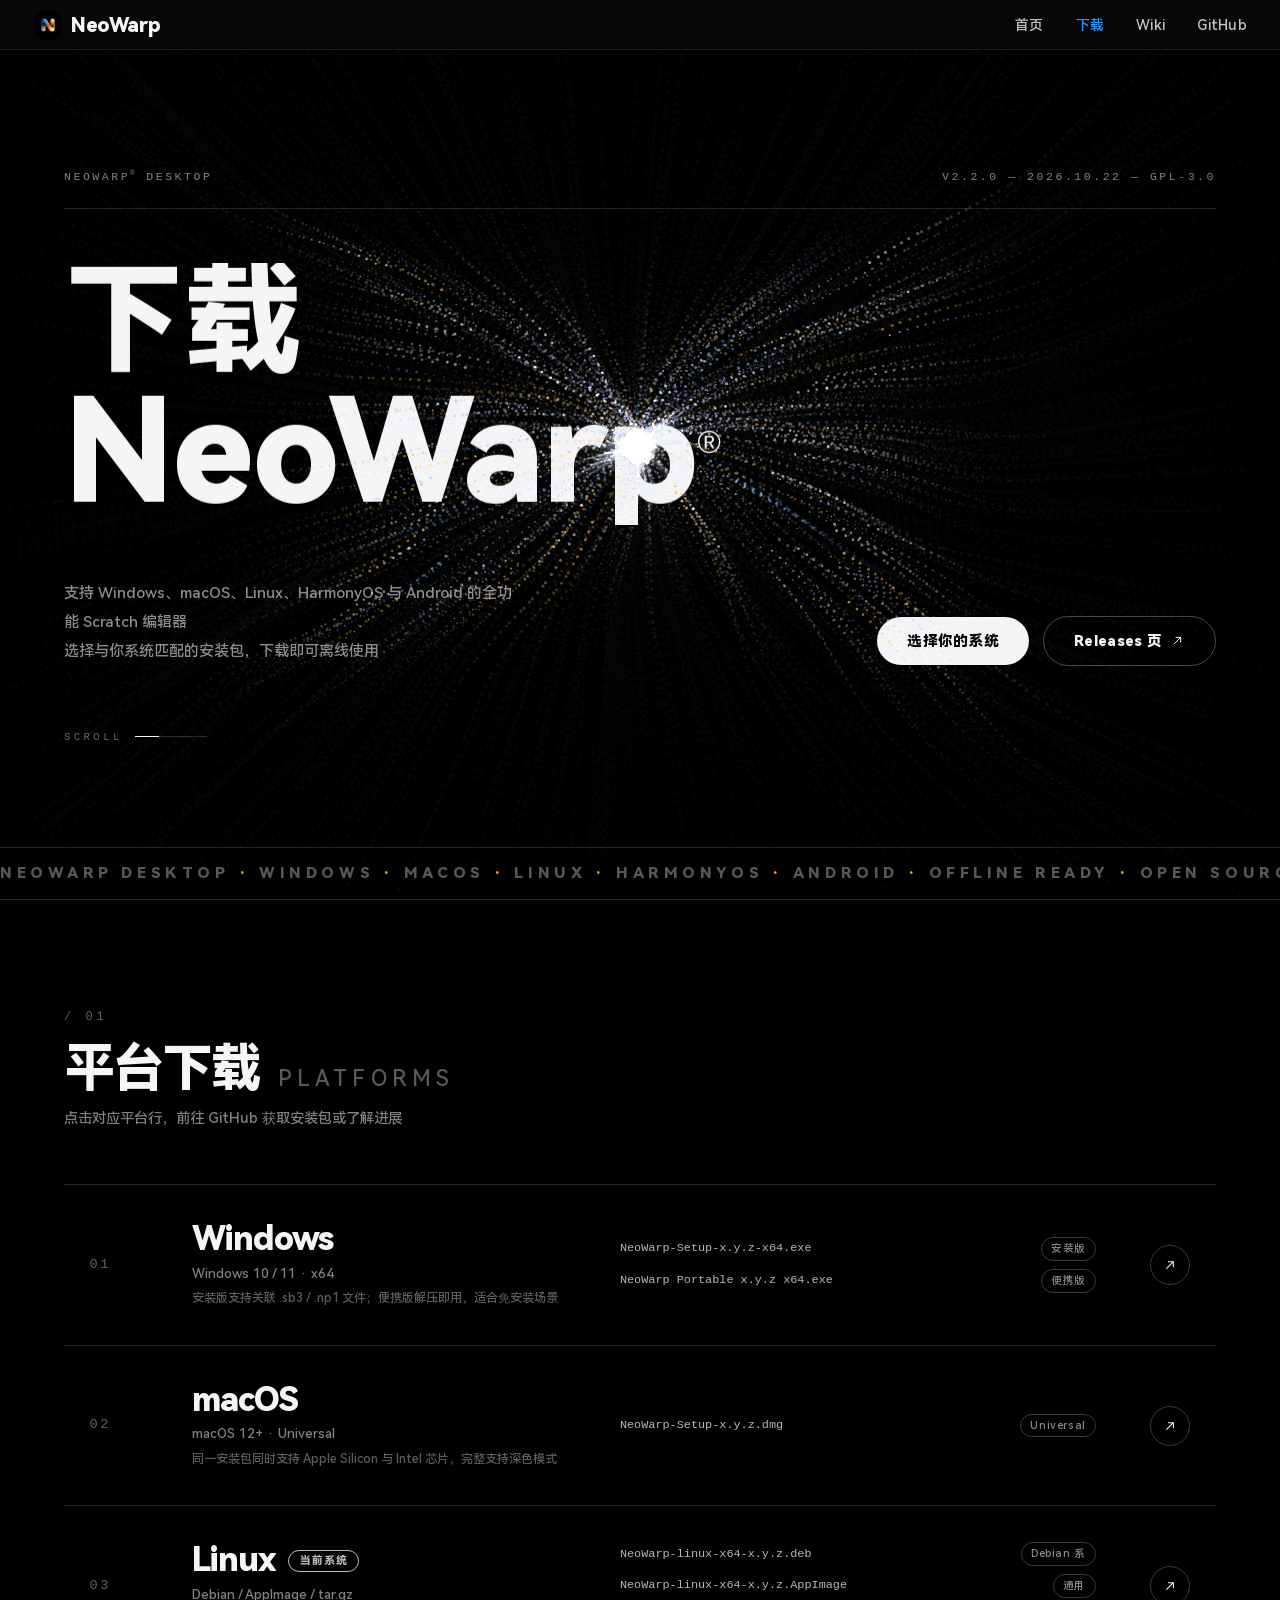
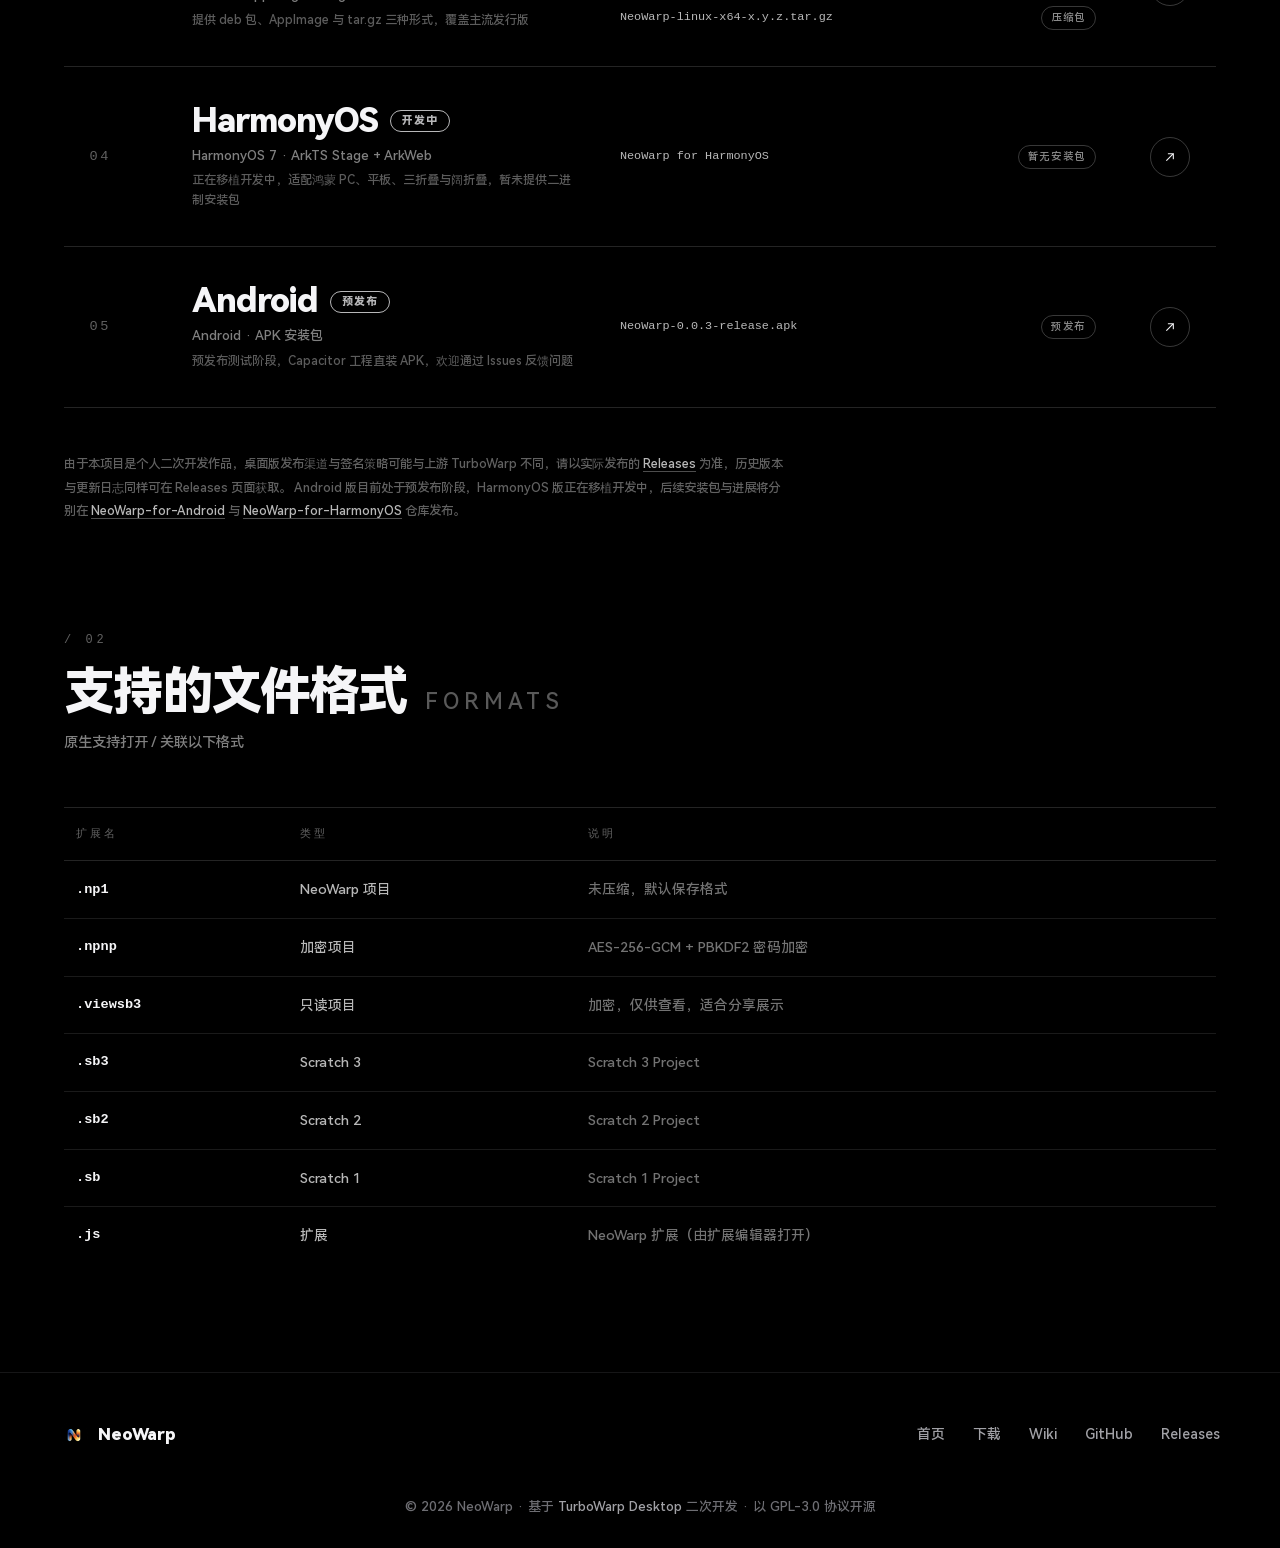
==== download.html @ 1e34c9e8 "Add NeoWarp website source (static pages)" ====
<!DOCTYPE html>
<html lang="zh-CN">
<head>
    <meta charset="UTF-8">
    <meta name="viewport" content="width=device-width, initial-scale=1.0">
    <title>下载 - NeoWarp</title>
    <meta name="description" content="下载 NeoWarp —— 支持 Windows、macOS、Linux、HarmonyOS 与 Android 的全功能 Scratch 编辑器。">
    <link rel="icon" type="image/png" href="assets/Logo.png">
    <link rel="stylesheet" href="css/style.css?v=20261031b">
    <link rel="stylesheet" href="css/download.css?v=20261031b">
</head>
<body class="download-page">
    <nav class="nav">
        <div class="nav-container">
            <a href="index.html" class="nav-logo"><img src="assets/Logo.png" alt="NeoWarp Logo" class="nav-logo-img"><span>NeoWarp</span></a>
            <ul class="nav-links">
                <li><a href="index.html">首页</a></li>
                <li><a href="download.html">下载</a></li>
                <li><a href="wiki.html">Wiki</a></li>
                <li><a href="https://github.com/Shiyuan-318/NeoWarp" target="_blank" rel="noopener">GitHub</a></li>
            </ul>
            <button class="nav-toggle" aria-label="菜单" aria-expanded="false">
                <span></span>
                <span></span>
                <span></span>
            </button>
            <div class="nav-page-title" id="navPageTitle">下载</div>
        </div>
    </nav>

    <canvas id="fxCanvas" class="fx-canvas" aria-hidden="true"></canvas>

    <main>
        <!-- Hero：编辑风超大排版 -->
        <section class="dl-hero">
            <div class="dl-hero-inner">
                <div class="dl-meta">
                    <span>NEOWARP<sup>®</sup> DESKTOP</span>
                    <span>V2.2.0 — 2026.10.22 — GPL-3.0</span>
                </div>
                <h1 class="dl-title">
                    <span class="dl-line"><span class="dl-line-inner">下载</span></span>
                    <span class="dl-line"><span class="dl-line-inner">NeoWarp<sup>®</sup></span></span>
                </h1>
                <div class="dl-hero-foot">
                    <p class="dl-sub">支持 Windows、macOS、Linux、HarmonyOS 与 Android 的全功能 Scratch 编辑器<br>选择与你系统匹配的安装包，下载即可离线使用</p>
                    <div class="dl-actions">
                        <a class="dl-btn dl-btn-solid" href="#platforms">选择你的系统</a>
                        <a class="dl-btn dl-btn-line" href="https://github.com/Shiyuan-318/NeoWarp/releases" target="_blank" rel="noopener">Releases 页<svg viewBox="0 0 24 24" aria-hidden="true"><path d="M7 17 17 7m0 0H9.5M17 7v7.5" stroke="currentColor" stroke-width="1.6" stroke-linecap="round" stroke-linejoin="round" fill="none"/></svg></a>
                    </div>
                </div>
                <a class="dl-scroll" href="#platforms" aria-label="向下滚动查看平台下载">
                    <span class="dl-scroll-text">SCROLL</span>
                    <span class="dl-scroll-line" aria-hidden="true"></span>
                </a>
            </div>
            <div class="dl-marquee" aria-hidden="true">
                <div class="dl-marquee-track">
                    <span>NEOWARP DESKTOP<i>·</i>WINDOWS<i>·</i>MACOS<i>·</i>LINUX<i>·</i>HARMONYOS<i>·</i>ANDROID<i>·</i>OFFLINE READY<i>·</i>OPEN SOURCE<i>·</i></span>
                    <span>NEOWARP DESKTOP<i>·</i>WINDOWS<i>·</i>MACOS<i>·</i>LINUX<i>·</i>HARMONYOS<i>·</i>ANDROID<i>·</i>OFFLINE READY<i>·</i>OPEN SOURCE<i>·</i></span>
                </div>
            </div>
        </section>

        <!-- 平台下载：编号行 -->
        <section class="dl-section" id="platforms">
            <header class="dl-head" data-animate>
                <span class="dl-index">/ 01</span>
                <h2>平台下载<em>PLATFORMS</em></h2>
                <p>点击对应平台行，前往 GitHub 获取安装包或了解进展</p>
            </header>

            <div class="dl-rows">
                <a class="dl-row" data-platform="windows" data-animate href="https://github.com/Shiyuan-318/NeoWarp/releases" target="_blank" rel="noopener" aria-label="前往 GitHub Releases 页面下载 Windows 版">
                    <span class="dl-row-index">01</span>
                    <span class="dl-row-main">
                        <span class="dl-row-title">Windows<span class="dl-badge" data-current hidden>当前系统</span></span>
                        <span class="dl-row-sub">Windows 10 / 11 · x64</span>
                        <span class="dl-row-note">安装版支持关联 .sb3 / .np1 文件；便携版解压即用，适合免安装场景</span>
                    </span>
                    <span class="dl-row-files">
                        <span class="dl-file"><span class="dl-file-name">NeoWarp-Setup-x.y.z-x64.exe</span><span class="dl-file-tag">安装版</span></span>
                        <span class="dl-file"><span class="dl-file-name">NeoWarp Portable x.y.z x64.exe</span><span class="dl-file-tag">便携版</span></span>
                    </span>
                    <span class="dl-row-arrow" aria-hidden="true"><svg viewBox="0 0 24 24"><path d="M7 17 17 7m0 0H9.5M17 7v7.5" stroke="currentColor" stroke-width="1.6" stroke-linecap="round" stroke-linejoin="round" fill="none"/></svg></span>
                </a>

                <a class="dl-row" data-platform="macos" data-animate href="https://github.com/Shiyuan-318/NeoWarp/releases" target="_blank" rel="noopener" aria-label="前往 GitHub Releases 页面下载 macOS 版">
                    <span class="dl-row-index">02</span>
                    <span class="dl-row-main">
                        <span class="dl-row-title">macOS<span class="dl-badge" data-current hidden>当前系统</span></span>
                        <span class="dl-row-sub">macOS 12+ · Universal</span>
                        <span class="dl-row-note">同一安装包同时支持 Apple Silicon 与 Intel 芯片，完整支持深色模式</span>
                    </span>
                    <span class="dl-row-files">
                        <span class="dl-file"><span class="dl-file-name">NeoWarp-Setup-x.y.z.dmg</span><span class="dl-file-tag">Universal</span></span>
                    </span>
                    <span class="dl-row-arrow" aria-hidden="true"><svg viewBox="0 0 24 24"><path d="M7 17 17 7m0 0H9.5M17 7v7.5" stroke="currentColor" stroke-width="1.6" stroke-linecap="round" stroke-linejoin="round" fill="none"/></svg></span>
                </a>

                <a class="dl-row" data-platform="linux" data-animate href="https://github.com/Shiyuan-318/NeoWarp/releases" target="_blank" rel="noopener" aria-label="前往 GitHub Releases 页面下载 Linux 版">
                    <span class="dl-row-index">03</span>
                    <span class="dl-row-main">
                        <span class="dl-row-title">Linux<span class="dl-badge" data-current hidden>当前系统</span></span>
                        <span class="dl-row-sub">Debian / AppImage / tar.gz</span>
                        <span class="dl-row-note">提供 deb 包、AppImage 与 tar.gz 三种形式，覆盖主流发行版</span>
                    </span>
                    <span class="dl-row-files">
                        <span class="dl-file"><span class="dl-file-name">NeoWarp-linux-x64-x.y.z.deb</span><span class="dl-file-tag">Debian 系</span></span>
                        <span class="dl-file"><span class="dl-file-name">NeoWarp-linux-x64-x.y.z.AppImage</span><span class="dl-file-tag">通用</span></span>
                        <span class="dl-file"><span class="dl-file-name">NeoWarp-linux-x64-x.y.z.tar.gz</span><span class="dl-file-tag">压缩包</span></span>
                    </span>
                    <span class="dl-row-arrow" aria-hidden="true"><svg viewBox="0 0 24 24"><path d="M7 17 17 7m0 0H9.5M17 7v7.5" stroke="currentColor" stroke-width="1.6" stroke-linecap="round" stroke-linejoin="round" fill="none"/></svg></span>
                </a>

                <a class="dl-row" data-platform="harmonyos" data-animate href="https://github.com/NeoWarpEditor/NeoWarp-for-HarmonyOS" target="_blank" rel="noopener" aria-label="前往 NeoWarp-for-HarmonyOS 仓库了解移植进展">
                    <span class="dl-row-index">04</span>
                    <span class="dl-row-main">
                        <span class="dl-row-title">HarmonyOS<span class="dl-badge">开发中</span><span class="dl-badge" data-current hidden>当前系统</span></span>
                        <span class="dl-row-sub">HarmonyOS 7 · ArkTS Stage + ArkWeb</span>
                        <span class="dl-row-note">正在移植开发中，适配鸿蒙 PC、平板、三折叠与阔折叠，暂未提供二进制安装包</span>
                    </span>
                    <span class="dl-row-files">
                        <span class="dl-file"><span class="dl-file-name">NeoWarp for HarmonyOS</span><span class="dl-file-tag">暂无安装包</span></span>
                    </span>
                    <span class="dl-row-arrow" aria-hidden="true"><svg viewBox="0 0 24 24"><path d="M7 17 17 7m0 0H9.5M17 7v7.5" stroke="currentColor" stroke-width="1.6" stroke-linecap="round" stroke-linejoin="round" fill="none"/></svg></span>
                </a>

                <a class="dl-row" data-platform="android" data-animate href="https://github.com/NeoWarpEditor/NeoWarp-for-Android/releases" target="_blank" rel="noopener" aria-label="前往 GitHub Releases 页面下载 Android 版 APK">
                    <span class="dl-row-index">05</span>
                    <span class="dl-row-main">
                        <span class="dl-row-title">Android<span class="dl-badge">预发布</span><span class="dl-badge" data-current hidden>当前系统</span></span>
                        <span class="dl-row-sub">Android · APK 安装包</span>
                        <span class="dl-row-note">预发布测试阶段，Capacitor 工程直装 APK，欢迎通过 Issues 反馈问题</span>
                    </span>
                    <span class="dl-row-files">
                        <span class="dl-file"><span class="dl-file-name">NeoWarp-0.0.3-release.apk</span><span class="dl-file-tag">预发布</span></span>
                    </span>
                    <span class="dl-row-arrow" aria-hidden="true"><svg viewBox="0 0 24 24"><path d="M7 17 17 7m0 0H9.5M17 7v7.5" stroke="currentColor" stroke-width="1.6" stroke-linecap="round" stroke-linejoin="round" fill="none"/></svg></span>
                </a>
            </div>

            <p class="dl-footnote" data-animate>
                由于本项目是个人二次开发作品，桌面版发布渠道与签名策略可能与上游 TurboWarp 不同，请以实际发布的
                <a href="https://github.com/Shiyuan-318/NeoWarp/releases" target="_blank" rel="noopener">Releases</a> 为准，历史版本与更新日志同样可在 Releases 页面获取。
                Android 版目前处于预发布阶段，HarmonyOS 版正在移植开发中，后续安装包与进展将分别在
                <a href="https://github.com/NeoWarpEditor/NeoWarp-for-Android" target="_blank" rel="noopener">NeoWarp-for-Android</a> 与
                <a href="https://github.com/NeoWarpEditor/NeoWarp-for-HarmonyOS" target="_blank" rel="noopener">NeoWarp-for-HarmonyOS</a> 仓库发布。
            </p>
        </section>

        <!-- 文件格式：发丝线列表 -->
        <section class="dl-section" id="formats">
            <header class="dl-head" data-animate>
                <span class="dl-index">/ 02</span>
                <h2>支持的文件格式<em>FORMATS</em></h2>
                <p>原生支持打开 / 关联以下格式</p>
            </header>

            <table class="format-table" data-animate>
                <thead>
                    <tr>
                        <th>扩展名</th>
                        <th>类型</th>
                        <th>说明</th>
                    </tr>
                </thead>
                <tbody>
                    <tr><td>.np1</td><td>NeoWarp 项目</td><td>未压缩，默认保存格式</td></tr>
                    <tr><td>.npnp</td><td>加密项目</td><td>AES-256-GCM + PBKDF2 密码加密</td></tr>
                    <tr><td>.viewsb3</td><td>只读项目</td><td>加密，仅供查看，适合分享展示</td></tr>
                    <tr><td>.sb3</td><td>Scratch 3</td><td>Scratch 3 Project</td></tr>
                    <tr><td>.sb2</td><td>Scratch 2</td><td>Scratch 2 Project</td></tr>
                    <tr><td>.sb</td><td>Scratch 1</td><td>Scratch 1 Project</td></tr>
                    <tr><td>.js</td><td>扩展</td><td>NeoWarp 扩展（由扩展编辑器打开）</td></tr>
                </tbody>
            </table>
        </section>
    </main>

    <footer class="footer">
        <div class="footer-inner">
            <div class="footer-brand">
                <img src="assets/Logo.png" alt="NeoWarp Logo">
                <span>NeoWarp</span>
            </div>
            <div class="footer-links">
                <a href="index.html">首页</a>
                <a href="download.html">下载</a>
                <a href="wiki.html">Wiki</a>
                <a href="https://github.com/Shiyuan-318/NeoWarp" target="_blank" rel="noopener">GitHub</a>
                <a href="https://github.com/Shiyuan-318/NeoWarp/releases" target="_blank" rel="noopener">Releases</a>
            </div>
            <div class="footer-copy">
                © <span id="footerYear">2026</span> NeoWarp · 基于 <a href="https://github.com/TurboWarp/desktop" target="_blank" rel="noopener">TurboWarp Desktop</a> 二次开发 · 以 GPL-3.0 协议开源
            </div>
        </div>
    </footer>

    <script type="module" src="js/nav.js?v=20261031b"></script>
    <script type="module" src="js/main.js?v=20261031b"></script>
    <script type="module" src="js/download.js?v=20261120a"></script>
</body>
</html>
---- css/style.css ----
/* ==========================================================================
   NeoWarp 官网样式
   导航栏完全复刻 SyServer 官网（液态玻璃：贴顶全宽条 ⇄ 悬浮胶囊形变）
   ========================================================================== */

/* 鸿蒙字体（官网自带，位于 font/ 目录） */
@font-face {
    font-family: 'HarmonyOS Sans SC';
    src: url('../font/HarmonyOS_Sans_SC_Medium.woff2') format('woff2'),
         url('../font/HarmonyOS_Sans_SC_Medium.ttf') format('truetype');
    font-weight: 300 500;
    font-style: normal;
    font-display: swap;
}

@font-face {
    font-family: 'HarmonyOS Sans SC';
    src: url('../font/HarmonyOS_Sans_SC_Black.woff2') format('woff2'),
         url('../font/HarmonyOS_Sans_SC_Black.ttf') format('truetype');
    font-weight: 600 900;
    font-style: normal;
    font-display: swap;
}

:root {
    /* Colors - Apple Style Dark */
    --color-primary: #0a84ff;
    --color-primary-hover: #409cff;
    --color-text: #f5f5f7;
    --color-text-secondary: #a1a1a6;
    --color-background: #000000;
    --color-background-secondary: #1c1c1e;
    --color-border: #38383a;
    --color-accent: #2997ff;

    /* NeoWarp 品牌色（取自 Logo：橙 / 蓝） */
    --nw-orange: #ff9f0a;
    --nw-orange-soft: #ffb340;
    --nw-blue: #0a84ff;

    /* Typography */
    --font-family: 'HarmonyOS Sans SC', 'HarmonyOS Sans', 'Inter', -apple-system, BlinkMacSystemFont, 'Segoe UI', Roboto, sans-serif;

    /* Spacing */
    --spacing-xs: 0.5rem;
    --spacing-sm: 1rem;
    --spacing-md: 1.5rem;
    --spacing-lg: 2rem;
    --spacing-xl: 3rem;
    --spacing-xxl: 5rem;

    /* Border Radius */
    --radius-sm: 8px;
    --radius-md: 12px;
    --radius-lg: 18px;
    --radius-xl: 28px;

    /* Transitions */
    --transition-fast: 0.2s ease;
    --transition-normal: 0.3s ease;
    --transition-slow: 0.5s ease;
}

/* Reset & Base */
* {
    margin: 0;
    padding: 0;
    box-sizing: border-box;
}

html {
    scroll-behavior: smooth;
}

body {
    font-family: var(--font-family);
    color: var(--color-text);
    background-color: var(--color-background);
    line-height: 1.5;
    -webkit-font-smoothing: antialiased;
    -moz-osx-font-smoothing: grayscale;
}

a {
    text-decoration: none;
    color: inherit;
}

::selection {
    background: rgba(10, 132, 255, 0.4);
    color: #ffffff;
}

ul {
    list-style: none;
}

img {
    max-width: 100%;
}

/* ==========================================================================
   Navigation - Liquid Glass（完全复刻 SyServer）
   顶部全宽直角条 → 滚动后形变为居中悬浮圆角胶囊
   ========================================================================== */
.nav {
    position: fixed;
    top: 0;
    left: 50%;
    transform: translateX(-50%);
    width: 100%;
    max-width: 100%;
    z-index: 1000;
    border-radius: 0;
    background: rgba(20, 20, 22, 0.42);
    border: 1px solid transparent;
    border-bottom-color: rgba(56, 56, 58, 0.45);
    box-shadow: none;
    transition:
        top 0.45s cubic-bezier(0.16, 1, 0.3, 1),
        width 0.45s cubic-bezier(0.16, 1, 0.3, 1),
        max-width 0.45s cubic-bezier(0.16, 1, 0.3, 1),
        border-radius 0.45s cubic-bezier(0.16, 1, 0.3, 1),
        background 0.45s cubic-bezier(0.16, 1, 0.3, 1),
        border-color 0.45s cubic-bezier(0.16, 1, 0.3, 1),
        box-shadow 0.45s cubic-bezier(0.16, 1, 0.3, 1);
    will-change: width, top;
}

/* 液态玻璃两层：i = 毛玻璃+折射，.lg-highlight = 方向性高光 */
.nav-glass {
    position: absolute;
    inset: 0;
    border-radius: inherit;
    overflow: hidden;
    pointer-events: none;
    z-index: 0;
}

.nav-glass i {
    position: absolute;
    inset: 0;
    display: block;
    backdrop-filter: blur(var(--lg-blur, 10px)) saturate(var(--lg-sat, 165%));
    -webkit-backdrop-filter: blur(var(--lg-blur, 10px)) saturate(var(--lg-sat, 165%));
}

.nav-glass .lg-highlight {
    position: absolute;
    inset: 0;
    display: block;
    background-repeat: no-repeat;
    background-size: 100% 100%;
    opacity: 0;
    transition: opacity 0.45s cubic-bezier(0.16, 1, 0.3, 1);
}

.nav.scrolled .nav-glass .lg-highlight {
    opacity: var(--lg-hl-opacity, 0.55);
}

@supports not ((backdrop-filter: blur(1px)) or (-webkit-backdrop-filter: blur(1px))) {
    .nav {
        background: rgba(20, 20, 22, 0.92);
    }
    .nav.scrolled {
        background: rgba(28, 28, 30, 0.92);
    }
}

/* Scrolled state: morph into the floating centered rounded pill */
.nav.scrolled {
    top: 16px;
    width: 960px;
    max-width: calc(100% - 32px);
    border-radius: 100px;
    background: rgba(28, 28, 30, 0.3);
    border-color: rgba(255, 255, 255, 0.06);
    box-shadow: 0 8px 32px rgba(0, 0, 0, 0.5);
}

.nav.nav-hidden {
    transform: translateX(-50%) translateY(-80px);
    opacity: 0;
    pointer-events: none;
}

.nav-container,
.nav-logo,
.nav-links a,
.nav-cta {
    color: #f5f5f7;
}

.nav-links a {
    opacity: 0.85;
}

.nav-links a:hover {
    opacity: 1;
}

.nav-container {
    position: relative;
    z-index: 2;
    max-width: none;
    margin: 0;
    padding: 0 32px;
    height: 48px;
    display: flex;
    align-items: center;
    justify-content: space-between;
    gap: 24px;
}

/* 导航栏中间页面标题（子页面滚过 hero 标题后出现） */
.nav-page-title {
    position: absolute;
    left: 0;
    right: 0;
    top: 50%;
    transform: translateY(-50%);
    text-align: center;
    font-size: 1rem;
    font-weight: 600;
    color: #f5f5f7;
    letter-spacing: -0.01em;
    opacity: 0;
    pointer-events: none;
    transition: opacity 0.3s ease;
    white-space: nowrap;
}

.nav.scrolled.show-page-title .nav-page-title {
    opacity: 1;
}

.nav-logo {
    font-size: 1.25rem;
    font-weight: 600;
    color: var(--color-text);
    letter-spacing: -0.02em;
    display: flex;
    align-items: center;
    gap: 0.5rem;
}

.nav-logo-img {
    height: 30px;
    width: 30px;
    border-radius: 50%;
}

.nav-links {
    display: flex;
    gap: 32px;
    margin-left: auto;
}

.nav-links a {
    font-size: 0.875rem;
    color: var(--color-text);
    opacity: 0.8;
    transition: var(--transition-fast);
    letter-spacing: 0.02em;
}

.nav-links a:hover {
    opacity: 1;
}

.nav-links a.nav-current {
    opacity: 1;
    color: var(--color-accent);
}

/* 汉堡菜单按钮（桌面端隐藏，移动端显示） */
.nav-toggle {
    display: none;
    flex-direction: column;
    justify-content: center;
    gap: 5px;
    width: 40px;
    height: 40px;
    margin-left: auto;
    padding: 0;
    background: transparent;
    border: none;
    cursor: pointer;
    position: relative;
    z-index: 3;
}

.nav-toggle span {
    display: block;
    width: 22px;
    height: 2px;
    margin: 0 auto;
    background: #f5f5f7;
    border-radius: 2px;
    transition: transform 0.35s cubic-bezier(0.16, 1, 0.3, 1),
                opacity 0.25s ease;
}

.nav-toggle:hover span {
    background: #ffffff;
}

.nav.menu-open .nav-toggle span:nth-child(1) {
    transform: translateY(7px) rotate(45deg);
}

.nav.menu-open .nav-toggle span:nth-child(2) {
    opacity: 0;
    transform: scaleX(0);
}

.nav.menu-open .nav-toggle span:nth-child(3) {
    transform: translateY(-7px) rotate(-45deg);
}

/* 移动端适配 */
@media (max-width: 768px) {
    .nav {
        left: 0;
        right: 0;
        transform: none;
        width: 100%;
        max-width: 100%;
        top: 0;
        border-radius: 0;
        background: rgba(20, 20, 22, 0.42);
        border: 1px solid transparent;
        border-bottom-color: rgba(56, 56, 58, 0.45);
        box-shadow: none;
    }

    .nav.scrolled {
        left: 12px;
        right: 12px;
        width: auto;
        max-width: none;
        top: 12px;
        border-radius: 100px;
        background: rgba(28, 28, 30, 0.3);
        border: 1px solid rgba(255, 255, 255, 0.06);
        box-shadow: 0 8px 32px rgba(0, 0, 0, 0.5);
    }

    .nav.nav-hidden {
        transform: translateY(-100%);
    }

    .nav-links {
        position: absolute;
        top: calc(100% + 10px);
        left: 0;
        right: 0;
        flex-direction: column;
        gap: 0;
        padding: 8px;
        background: rgba(28, 28, 30, 0.32);
        border: 1px solid rgba(255, 255, 255, 0.08);
        border-radius: 18px;
        box-shadow: 0 16px 48px rgba(0, 0, 0, 0.55);
        display: none;
        opacity: 0;
        transform: translateY(-10px) scale(0.97);
        transform-origin: top right;
        pointer-events: none;
        transition: opacity 0.4s cubic-bezier(0.16, 1, 0.3, 1),
                    transform 0.5s cubic-bezier(0.16, 1, 0.3, 1);
        margin-left: 0;
        z-index: 10;
    }

    .nav-links::before,
    .nav-links::after {
        content: '';
        position: absolute;
        inset: 0;
        border-radius: inherit;
        pointer-events: none;
        z-index: -1;
    }

    .nav-links::before {
        backdrop-filter: var(--lg-menu-bf, blur(24px) saturate(175%));
        -webkit-backdrop-filter: var(--lg-menu-bf, blur(24px) saturate(175%));
    }

    .nav-links::after {
        background-image: var(--lg-menu-hl, none);
        background-repeat: no-repeat;
        background-size: 100% 100%;
        opacity: var(--lg-menu-hl-opacity, 0.5);
    }

    .nav-toggle {
        display: flex;
    }

    .nav.menu-open .nav-links {
        display: flex;
        pointer-events: auto;
    }

    .nav.menu-open .nav-links.is-shown {
        opacity: 1;
        transform: translateY(0) scale(1);
    }

    .nav.menu-open .nav-links li {
        width: 100%;
        opacity: 0;
        transform: translateY(-4px);
        transition: opacity 0.35s ease, transform 0.35s cubic-bezier(0.16, 1, 0.3, 1);
    }

    .nav.menu-open .nav-links.is-shown li:nth-child(1) { opacity: 1; transform: translateY(0); transition-delay: 0.08s; }
    .nav.menu-open .nav-links.is-shown li:nth-child(2) { opacity: 1; transform: translateY(0); transition-delay: 0.13s; }
    .nav.menu-open .nav-links.is-shown li:nth-child(3) { opacity: 1; transform: translateY(0); transition-delay: 0.18s; }
    .nav.menu-open .nav-links.is-shown li:nth-child(4) { opacity: 1; transform: translateY(0); transition-delay: 0.23s; }
    .nav.menu-open .nav-links.is-shown li:nth-child(5) { opacity: 1; transform: translateY(0); transition-delay: 0.28s; }

    .nav.menu-open .nav-links a {
        display: block;
        padding: 12px 16px;
        font-size: 0.9375rem;
        border-radius: 10px;
        opacity: 0.9;
        transition: background 0.2s ease, opacity 0.2s ease;
    }

    .nav.menu-open .nav-links a:hover,
    .nav.menu-open .nav-links a.nav-current {
        background: rgba(255, 255, 255, 0.08);
        opacity: 1;
    }

    .nav-page-title {
        display: none;
    }
}

/* ==========================================================================
   Buttons（同 SyServer）
   ========================================================================== */
.btn {
    display: inline-flex;
    align-items: center;
    justify-content: center;
    gap: 0.5rem;
    padding: 0.75rem 1.75rem;
    font-size: 1rem;
    font-weight: 600;
    border-radius: 980px;
    transition: all 0.3s cubic-bezier(0.4, 0, 0.2, 1);
    cursor: pointer;
    border: none;
    letter-spacing: -0.01em;
    font-family: inherit;
}

.btn-primary {
    background: linear-gradient(135deg, #0a84ff 0%, #0062c4 100%);
    color: white;
    box-shadow: 0 4px 16px rgba(10, 132, 255, 0.35), inset 0 1px 0 rgba(255, 255, 255, 0.15);
}

.btn-primary:hover {
    background: linear-gradient(135deg, #409cff 0%, #0077ed 100%);
    box-shadow: 0 8px 24px rgba(10, 132, 255, 0.45), inset 0 1px 0 rgba(255, 255, 255, 0.15);
    transform: translateY(-1px);
}

.btn-primary:active {
    transform: translateY(0) scale(0.97);
}

.btn-secondary {
    background: rgba(10, 132, 255, 0.15);
    color: var(--color-primary);
    border: 1px solid rgba(10, 132, 255, 0.3);
}

.btn-secondary:hover {
    background: rgba(10, 132, 255, 0.25);
    border-color: rgba(10, 132, 255, 0.4);
    transform: translateY(-1px);
}

.btn-large {
    padding: 1rem 2.5rem;
    font-size: 1.125rem;
}

/* ==========================================================================
   Hero
   ========================================================================== */
.hero {
    position: relative;
    min-height: 100vh;
    display: flex;
    flex-direction: column;
    align-items: center;
    justify-content: center;
    overflow: hidden;
    padding: 96px 24px 48px;
}

.hero-bg-grid {
    position: absolute;
    inset: 0;
    background-image:
        linear-gradient(rgba(10, 132, 255, 0.05) 1px, transparent 1px),
        linear-gradient(90deg, rgba(10, 132, 255, 0.05) 1px, transparent 1px);
    background-size: 60px 60px;
    mask-image: radial-gradient(ellipse at center, #000 0%, transparent 70%);
    -webkit-mask-image: radial-gradient(ellipse at center, #000 0%, transparent 70%);
    z-index: 0;
    pointer-events: none;
}

.hero-orb {
    position: absolute;
    border-radius: 50%;
    filter: blur(80px);
    opacity: 0.35;
    z-index: 0;
    pointer-events: none;
    animation: orbFloat 12s ease-in-out infinite;
}

.hero-orb-1 {
    width: 500px; height: 500px;
    background: radial-gradient(circle, rgba(0, 113, 227, 0.4) 0%, transparent 70%);
    top: -10%; right: -5%;
    animation-delay: 0s;
}

.hero-orb-2 {
    width: 400px; height: 400px;
    background: radial-gradient(circle, rgba(255, 159, 10, 0.28) 0%, transparent 70%);
    bottom: 5%; left: -8%;
    animation-delay: -4s;
}

.hero-orb-3 {
    width: 300px; height: 300px;
    background: radial-gradient(circle, rgba(41, 151, 255, 0.3) 0%, transparent 70%);
    top: 40%; left: 50%;
    animation-delay: -8s;
}

@keyframes orbFloat {
    0%, 100% { transform: translate(0, 0) scale(1); }
    33% { transform: translate(30px, -20px) scale(1.05); }
    66% { transform: translate(-20px, 15px) scale(0.95); }
}

.hero-content {
    max-width: 760px;
    z-index: 2;
    display: flex;
    flex-direction: column;
    align-items: center;
    text-align: center;
    gap: 1.5rem;
}

.hero-logo {
    width: 120px;
    height: 120px;
    border-radius: 28px;
    box-shadow: 0 24px 64px rgba(0, 0, 0, 0.6), 0 0 0 1px rgba(255, 255, 255, 0.08);
    animation: heroLogoFloat 6s ease-in-out infinite;
}

@keyframes heroLogoFloat {
    0%, 100% { transform: translateY(0); }
    50% { transform: translateY(-10px); }
}

.hero-title {
    font-size: clamp(3.5rem, 10vw, 6rem);
    font-weight: 700;
    letter-spacing: -0.05em;
    line-height: 1;
    background: linear-gradient(135deg, #f5f5f7 30%, #a1a1a6 100%);
    -webkit-background-clip: text;
    background-clip: text;
    -webkit-text-fill-color: transparent;
}

.hero-tagline {
    font-size: clamp(1.125rem, 2.5vw, 1.375rem);
    color: var(--color-text-secondary);
    max-width: 620px;
    line-height: 1.6;
}

.hero-tagline strong {
    color: var(--color-text);
    font-weight: 600;
}

.hero-actions {
    display: flex;
    gap: 1rem;
    flex-wrap: wrap;
    justify-content: center;
    margin-top: 0.5rem;
}

.hero-badges {
    display: flex;
    gap: 0.625rem;
    flex-wrap: wrap;
    justify-content: center;
    margin-top: 0.75rem;
}

.hero-badge {
    font-size: 0.8125rem;
    color: var(--color-text-secondary);
    background: rgba(28, 28, 30, 0.6);
    border: 1px solid var(--color-border);
    padding: 0.375rem 0.875rem;
    border-radius: 980px;
    backdrop-filter: blur(10px);
    -webkit-backdrop-filter: blur(10px);
}

/* ==========================================================================
   Sections 通用
   ========================================================================== */
.section-header {
    text-align: center;
    margin-bottom: var(--spacing-xl);
}

.section-title {
    font-size: clamp(2rem, 5vw, 2.75rem);
    font-weight: 700;
    letter-spacing: -0.03em;
    margin-bottom: 0.5rem;
}

.section-subtitle {
    font-size: 1.125rem;
    color: var(--color-text-secondary);
}

/* Stats */
.stats {
    padding: var(--spacing-xl) 24px;
    border-top: 1px solid rgba(56, 56, 58, 0.4);
    border-bottom: 1px solid rgba(56, 56, 58, 0.4);
    background: rgba(28, 28, 30, 0.3);
}

.stats-container {
    max-width: 960px;
    margin: 0 auto;
    display: flex;
    align-items: center;
    justify-content: space-around;
    gap: 1rem;
    flex-wrap: wrap;
}

.stat-card {
    display: flex;
    flex-direction: column;
    align-items: center;
    gap: 0.25rem;
    min-width: 140px;
}

.stat-number {
    font-size: clamp(1.75rem, 4vw, 2.5rem);
    font-weight: 700;
    letter-spacing: -0.03em;
    background: linear-gradient(135deg, #409cff, #0a84ff);
    -webkit-background-clip: text;
    background-clip: text;
    -webkit-text-fill-color: transparent;
}

.stat-label {
    font-size: 0.9375rem;
    color: var(--color-text-secondary);
}

.stat-divider {
    width: 1px;
    height: 48px;
    background: var(--color-border);
}

@media (max-width: 640px) {
    .stat-divider { display: none; }
}

/* Features */
.features {
    padding: var(--spacing-xxl) 24px;
    max-width: 1160px;
    margin: 0 auto;
}

.features-grid {
    display: grid;
    grid-template-columns: repeat(3, 1fr);
    gap: 1.25rem;
}

@media (max-width: 900px) {
    .features-grid { grid-template-columns: repeat(2, 1fr); }
}

@media (max-width: 600px) {
    .features-grid { grid-template-columns: 1fr; }
}

.feature-card {
    background: var(--color-background-secondary);
    border: 1px solid var(--color-border);
    border-radius: var(--radius-lg);
    padding: 1.75rem;
    display: flex;
    flex-direction: column;
    gap: 0.75rem;
    transition: transform 0.4s cubic-bezier(0.16, 1, 0.3, 1),
                border-color 0.3s ease,
                box-shadow 0.4s ease;
}

.feature-card:hover {
    transform: translateY(-4px);
    border-color: rgba(10, 132, 255, 0.5);
    box-shadow: 0 16px 48px rgba(0, 0, 0, 0.45);
}

.feature-icon {
    width: 48px;
    height: 48px;
    border-radius: 14px;
    display: flex;
    align-items: center;
    justify-content: center;
    font-size: 1.5rem;
    background: linear-gradient(135deg, rgba(10, 132, 255, 0.2), rgba(255, 159, 10, 0.15));
    border: 1px solid rgba(255, 255, 255, 0.08);
}

.feature-title {
    font-size: 1.25rem;
    font-weight: 600;
    letter-spacing: -0.02em;
}

.feature-description {
    font-size: 0.9375rem;
    color: var(--color-text-secondary);
    line-height: 1.65;
}

/* ==========================================================================
   UI 演示区
   ========================================================================== */
.demo-section {
    padding: var(--spacing-xxl) 24px;
    background:
        radial-gradient(ellipse 80% 50% at 50% 0%, rgba(10, 132, 255, 0.07), transparent),
        var(--color-background);
    border-top: 1px solid rgba(56, 56, 58, 0.4);
}

.demo-section-inner {
    max-width: 1160px;
    margin: 0 auto;
}

.demo-hint {
    text-align: center;
    color: var(--color-text-secondary);
    font-size: 0.9375rem;
    margin-top: -1.5rem;
    margin-bottom: 2rem;
}

.demo-grid {
    display: grid;
    grid-template-columns: 1fr 1fr;
    gap: 2rem;
    align-items: start;
}

@media (max-width: 1024px) {
    .demo-grid { grid-template-columns: 1fr; }
}

/* —— 通用“应用窗口”外框（模拟 Electron 窗口） —— */
.app-window {
    background: rgba(24, 24, 27, 0.92);
    border: 1px solid rgba(255, 255, 255, 0.09);
    border-radius: 14px;
    overflow: hidden;
    box-shadow: 0 32px 80px rgba(0, 0, 0, 0.6), 0 4px 16px rgba(0, 0, 0, 0.4);
    backdrop-filter: blur(24px) saturate(160%);
    -webkit-backdrop-filter: blur(24px) saturate(160%);
    transition: transform 0.5s cubic-bezier(0.16, 1, 0.3, 1), box-shadow 0.5s ease;
}

.app-window:hover {
    transform: translateY(-3px);
    box-shadow: 0 40px 96px rgba(0, 0, 0, 0.7), 0 6px 20px rgba(0, 0, 0, 0.45);
}

.app-titlebar {
    display: flex;
    align-items: center;
    height: 40px;
    padding: 0 14px;
    background: rgba(28, 28, 30, 0.85);
    border-bottom: 1px solid rgba(255, 255, 255, 0.07);
    position: relative;
    user-select: none;
    flex-shrink: 0;
}

.traffic-lights {
    display: flex;
    gap: 8px;
}

.traffic-lights span {
    width: 12px;
    height: 12px;
    border-radius: 50%;
    display: block;
}

.traffic-lights .tl-close { background: #ff5f57; }
.traffic-lights .tl-min { background: #febc2e; }
.traffic-lights .tl-max { background: #28c840; }

.app-titlebar .app-title {
    position: absolute;
    left: 50%;
    transform: translateX(-50%);
    font-size: 0.8125rem;
    font-weight: 600;
    color: var(--color-text-secondary);
    letter-spacing: 0.01em;
    white-space: nowrap;
}

/* 浅色应用窗口（实际应用默认浅色主题） */
.app-window.solo-light {
    background: #f2f2f7;
    border-color: rgba(0, 0, 0, 0.08);
}

.app-window.solo-light .app-titlebar {
    background: #e8e8ed;
    border-bottom: 1px solid rgba(0, 0, 0, 0.08);
}

.app-window.solo-light .app-title {
    color: #6e6e73;
}

/* ==========================================================================
   NeoWarp SOLO 演示（对齐实际 AI 助手 / SOLO 窗口：悬浮玻璃侧栏 + 顶栏 + 输入坞）
   ========================================================================== */
.solo-body {
    position: relative;
    height: 480px;
    background: #f2f2f7;
    overflow: hidden;
}

@media (max-width: 560px) {
    .solo-body { height: 430px; }
    .nso-sidebar { display: none; }
}

/* 悬浮侧栏（液态玻璃） */
.nso-sidebar {
    position: absolute;
    left: 10px;
    top: 10px;
    bottom: 10px;
    width: 178px;
    border-radius: 16px;
    background: rgba(255, 255, 255, 0.72);
    backdrop-filter: saturate(180%) blur(20px);
    -webkit-backdrop-filter: saturate(180%) blur(20px);
    border: 0.5px solid rgba(0, 0, 0, 0.08);
    box-shadow: 0 8px 28px rgba(0, 0, 0, 0.12);
    display: flex;
    flex-direction: column;
    padding: 10px;
    gap: 8px;
    z-index: 4;
    overflow: hidden;
}

.nso-sidebar-header {
    display: flex;
    align-items: center;
    justify-content: space-between;
    padding: 2px 4px;
}

.nso-sidebar-title {
    font-weight: 700;
    font-size: 14px;
    color: #1c1c1e;
    letter-spacing: -0.3px;
}

.nso-new-chat {
    width: 30px;
    height: 30px;
    border-radius: 50%;
    border: none;
    background: #f2f2f7;
    color: #007aff;
    cursor: pointer;
    display: flex;
    align-items: center;
    justify-content: center;
    transition: all 0.22s cubic-bezier(0.32, 0.72, 0, 1);
}

.nso-new-chat:hover { background: #e5e5ea; transform: scale(1.05); }
.nso-new-chat svg { width: 14px; height: 14px; }

/* 侧栏中的“待办联动”步骤卡片 */
.nso-sidebar-todo {
    display: flex;
    flex-direction: column;
    gap: 5px;
}

.nso-side-step {
    display: flex;
    align-items: center;
    gap: 7px;
    font-size: 11px;
    color: #6b7280;
    background: rgba(0, 122, 255, 0.07);
    border: 0.5px solid rgba(0, 122, 255, 0.16);
    border-radius: 10px;
    padding: 7px 9px;
    animation: nsoIn 0.35s cubic-bezier(0.16, 1, 0.3, 1);
}

@keyframes nsoIn {
    from { opacity: 0; transform: translateY(6px); }
    to { opacity: 1; transform: translateY(0); }
}

.nso-side-step .step-icon {
    width: 14px;
    height: 14px;
    border-radius: 50%;
    border: 1.5px solid #d1d5db;
    flex-shrink: 0;
    display: flex;
    align-items: center;
    justify-content: center;
    font-size: 9px;
    transition: all 0.25s ease;
}

.nso-side-step.running { color: #1c1c1e; border-color: rgba(0, 122, 255, 0.4); }
.nso-side-step.running .step-icon { border-color: #007aff; }
.nso-side-step.running .step-icon::after {
    content: '';
    width: 5px; height: 5px;
    border-radius: 50%;
    background: #007aff;
    animation: pulse 0.9s ease-in-out infinite;
}

.nso-side-step.done { color: #1c1c1e; }
.nso-side-step.done .step-icon {
    border-color: #34c759;
    background: #34c759;
}
.nso-side-step.done .step-icon::after {
    content: '';
    width: 4px; height: 7px;
    border: solid #fff;
    border-width: 0 1.5px 1.5px 0;
    transform: rotate(45deg) translateY(-1px);
}

.nso-chat-list {
    flex: 1;
    overflow-y: auto;
    display: flex;
    flex-direction: column;
    gap: 2px;
    scrollbar-width: thin;
}

.nso-chat-item {
    font-size: 12.5px;
    color: #6b7280;
    padding: 8px 10px;
    border-radius: 9px;
    cursor: pointer;
    white-space: nowrap;
    overflow: hidden;
    text-overflow: ellipsis;
    transition: all 0.2s ease;
}

.nso-chat-item:hover { background: #e9e9ee; color: #1c1c1e; }
.nso-chat-item.active { background: rgba(0, 122, 255, 0.1); color: #007aff; font-weight: 600; }

/* 舞台缩略图（SOLO 侧栏底部） */
.nso-stage-preview {
    flex-shrink: 0;
    border-radius: 12px;
    border: 0.5px solid rgba(0, 0, 0, 0.08);
    background: #fff;
    overflow: hidden;
    cursor: pointer;
    box-shadow: 0 2px 10px rgba(0, 0, 0, 0.08);
    transition: all 0.22s cubic-bezier(0.32, 0.72, 0, 1);
}

.nso-stage-preview:hover {
    border-color: rgba(0, 122, 255, 0.45);
    transform: translateY(-1px);
    box-shadow: 0 6px 18px rgba(0, 0, 0, 0.14);
}

.nso-stage-preview-body {
    height: 62px;
    background: linear-gradient(160deg, #fdfdfd, #eef1f6);
    position: relative;
    overflow: hidden;
}

.nso-stage-preview-label {
    display: flex;
    align-items: center;
    gap: 6px;
    padding: 6px 10px;
    font-size: 11px;
    font-weight: 600;
    color: #6b7280;
    border-top: 0.5px solid rgba(0, 0, 0, 0.06);
}

.nso-stage-preview-label .stage-icon { width: 13px; height: 13px; }

.nso-stage-live {
    margin-left: auto;
    display: inline-flex;
    align-items: center;
    gap: 4px;
    color: #ff3b30;
    font-size: 9.5px;
    font-weight: 700;
    letter-spacing: 0.05em;
}

.nso-stage-live i {
    width: 6px; height: 6px;
    border-radius: 50%;
    background: #ff3b30;
    animation: pulse 1.2s ease-in-out infinite;
}

/* 悬浮顶栏 */
.nso-topbar {
    position: absolute;
    top: 12px;
    left: 200px;
    right: 12px;
    height: 40px;
    border-radius: 13px;
    background: rgba(255, 255, 255, 0.72);
    backdrop-filter: saturate(180%) blur(20px);
    -webkit-backdrop-filter: saturate(180%) blur(20px);
    border: 0.5px solid rgba(0, 0, 0, 0.08);
    box-shadow: 0 4px 16px rgba(0, 0, 0, 0.08);
    display: flex;
    align-items: center;
    gap: 8px;
    padding: 0 8px 0 12px;
    z-index: 3;
}

@media (max-width: 560px) {
    .nso-topbar { left: 12px; }
}

.nso-logo {
    width: 22px;
    height: 22px;
    border-radius: 50%;
}

.nso-appname {
    font-size: 13px;
    font-weight: 700;
    color: #1c1c1e;
    letter-spacing: -0.3px;
}

.nso-topbar-actions {
    margin-left: auto;
    display: flex;
    gap: 2px;
}

.nso-icon-btn {
    width: 30px;
    height: 30px;
    border-radius: 8px;
    border: none;
    background: transparent;
    color: #9ca3af;
    cursor: pointer;
    display: flex;
    align-items: center;
    justify-content: center;
    transition: all 0.2s ease;
}

.nso-icon-btn:hover { background: #e9e9ee; color: #1c1c1e; }
.nso-icon-btn svg { width: 16px; height: 16px; }

/* 聊天区 */
.nso-chat {
    position: absolute;
    left: 200px;
    right: 0;
    top: 0;
    bottom: 0;
    overflow-y: auto;
    padding: 66px 16px calc(var(--nso-dock-h, 118px) + 18px);
    display: flex;
    flex-direction: column;
    gap: 10px;
    scrollbar-width: thin;
    scrollbar-color: rgba(0,0,0,0.15) transparent;
}

@media (max-width: 560px) {
    .nso-chat { left: 0; padding-left: 12px; padding-right: 12px; }
}

.nso-welcome {
    margin: auto;
    text-align: center;
    display: flex;
    flex-direction: column;
    align-items: center;
    gap: 8px;
    animation: nsoIn 0.4s ease;
}

.nso-welcome-title {
    font-weight: 700;
    font-size: clamp(19px, 2.4vw, 24px);
    color: #1c1c1e;
    letter-spacing: -0.6px;
}

.nso-welcome-sub {
    font-size: 12px;
    color: #9ca3af;
    line-height: 1.7;
}

.nso-welcome-tags {
    display: flex;
    gap: 6px;
    flex-wrap: wrap;
    justify-content: center;
    margin-top: 4px;
}

.nso-welcome-tags span {
    font-size: 10.5px;
    color: #007aff;
    background: rgba(0, 122, 255, 0.08);
    border-radius: 9999px;
    padding: 3px 10px;
}

/* 消息气泡（user 蓝 / ai 浅灰，角部 6px 收口） */
.nso-msg { display: flex; width: 100%; animation: nsoIn 0.35s ease-out; }
.nso-msg.user { justify-content: flex-end; }
.nso-msg.ai { justify-content: flex-start; }

.nso-bubble {
    max-width: 82%;
    padding: 10px 15px;
    border-radius: 18px;
    font-size: 13px;
    line-height: 1.6;
    word-break: break-word;
    letter-spacing: -0.1px;
}

.nso-msg.user .nso-bubble {
    background: #007aff;
    color: #fff;
    border-bottom-right-radius: 6px;
    box-shadow: 0 2px 10px rgba(0, 122, 255, 0.18);
}

.nso-msg.ai .nso-bubble {
    background: #f2f2f7;
    color: #1c1c1e;
    border-bottom-left-radius: 6px;
    box-shadow: 0 1px 2px rgba(0, 0, 0, 0.05);
    border: 0.5px solid rgba(0, 0, 0, 0.05);
}

.nso-bubble code {
    font-family: 'SF Mono', Consolas, monospace;
    font-size: 11.5px;
    background: rgba(0, 0, 0, 0.06);
    padding: 2px 6px;
    border-radius: 4px;
    color: #1c1c1e;
}

.nso-msg.user .nso-bubble code { background: rgba(255, 255, 255, 0.2); color: #fff; }

.nso-typing {
    display: inline-flex;
    gap: 4px;
    padding: 4px 2px;
}

.nso-typing i {
    width: 6px; height: 6px;
    border-radius: 50%;
    background: #9ca3af;
    animation: typing 1.1s ease-in-out infinite;
}

.nso-typing i:nth-child(2) { animation-delay: 0.15s; }
.nso-typing i:nth-child(3) { animation-delay: 0.3s; }

.caret {
    display: inline-block;
    width: 2px;
    height: 1em;
    background: #007aff;
    vertical-align: text-bottom;
    margin-left: 2px;
    animation: blink 0.8s step-end infinite;
}

@keyframes blink { 50% { opacity: 0; } }

/* 底部输入坞 */
.nso-dock {
    position: absolute;
    left: 200px;
    right: 0;
    bottom: 0;
    padding: 10px 14px 14px;
    display: flex;
    flex-direction: column;
    gap: 6px;
    z-index: 5;
}

@media (max-width: 560px) {
    .nso-dock { left: 0; }
}

.nso-project-bar {
    display: flex;
    align-items: center;
    gap: 8px;
    padding: 0 2px;
}

.nso-project-chip {
    display: inline-flex;
    align-items: center;
    gap: 7px;
    padding: 5px 12px;
    border-radius: 10px;
    border: 1px solid #e5e5ea;
    background: #fff;
    color: #1c1c1e;
    font-size: 12px;
    font-weight: 500;
    cursor: pointer;
    box-shadow: 0 1px 2px rgba(0,0,0,0.05);
    transition: all 0.2s ease;
}

.nso-project-chip:hover { border-color: #d1d5db; }
.nso-project-chip svg { width: 13px; height: 13px; color: #007aff; }
.nso-project-name { font-family: 'SF Mono', Consolas, monospace; }

.nso-save-btn {
    display: inline-flex;
    align-items: center;
    gap: 6px;
    height: 28px;
    padding: 0 12px;
    border-radius: 10px;
    border: none;
    background: #007aff;
    color: #fff;
    font-size: 12px;
    font-weight: 600;
    cursor: pointer;
    transition: all 0.2s ease;
}

.nso-save-btn:hover { background: #0051d5; }
.nso-save-btn svg { width: 12px; height: 12px; }

.nso-input-wrapper {
    display: flex;
    align-items: flex-end;
    gap: 4px;
    background: #fff;
    border: 0.5px solid rgba(0, 0, 0, 0.1);
    border-radius: 22px;
    box-shadow: 0 4px 20px rgba(0, 0, 0, 0.09);
    padding: 6px 8px 6px 10px;
    min-height: 44px;
    transition: box-shadow 0.24s ease, border-color 0.24s ease;
}

.nso-input-wrapper:focus-within {
    border-color: rgba(0, 122, 255, 0.4);
    box-shadow: 0 4px 24px rgba(0, 122, 255, 0.16);
}

.nso-left-actions, .nso-right-actions {
    display: flex;
    align-items: center;
    gap: 2px;
    flex-shrink: 0;
}

.nso-action-btn {
    width: 30px;
    height: 30px;
    border-radius: 50%;
    border: none;
    background: transparent;
    color: #9ca3af;
    cursor: pointer;
    display: flex;
    align-items: center;
    justify-content: center;
    transition: all 0.2s ease;
}

.nso-action-btn:hover { background: #f2f2f7; color: #1c1c1e; }
.nso-action-btn svg { width: 15px; height: 15px; }

.nso-input {
    flex: 1;
    min-width: 0;
    border: none;
    outline: none;
    background: transparent;
    resize: none;
    font-family: inherit;
    font-size: 13px;
    line-height: 1.5;
    color: #1c1c1e;
    padding: 6px 4px;
    max-height: 88px;
}

.nso-input::placeholder { color: #c7c7cc; }

.nso-send {
    width: 32px;
    height: 32px;
    border-radius: 50%;
    border: none;
    background: #d1d5db;
    color: #fff;
    cursor: pointer;
    display: flex;
    align-items: center;
    justify-content: center;
    transition: all 0.22s cubic-bezier(0.32, 0.72, 0, 1);
    flex-shrink: 0;
}

.nso-send svg { width: 15px; height: 15px; }
.nso-send:not(:disabled) { background: #007aff; box-shadow: 0 2px 8px rgba(0, 122, 255, 0.35); }
.nso-send:not(:disabled):hover { background: #0051d5; transform: scale(1.06); }
.nso-send:active:not(:disabled) { transform: scale(0.94); }
.nso-send:disabled { cursor: default; }

.solo-demo-wrap { position: relative; }

.solo-window-note {
    display: flex;
    align-items: center;
    gap: 6px;
    justify-content: center;
    margin-top: 0.875rem;
    font-size: 0.8125rem;
    color: var(--color-text-secondary);
}

.solo-window-note .note-dot {
    width: 6px; height: 6px;
    border-radius: 50%;
    background: #30d158;
    animation: pulse 1.6s ease-in-out infinite;
}

/* 独立舞台弹窗（保持深色，模拟独立 OS 窗口） */
.solo-stage {
    position: absolute;
    right: -18px;
    bottom: -18px;
    width: 250px;
    background: rgba(24, 24, 27, 0.97);
    border: 1px solid rgba(255, 255, 255, 0.1);
    border-radius: 12px;
    box-shadow: 0 24px 64px rgba(0, 0, 0, 0.7);
    z-index: 6;
    opacity: 0;
    transform: translateY(12px) scale(0.96);
    pointer-events: none;
    transition: opacity 0.4s cubic-bezier(0.16, 1, 0.3, 1),
                transform 0.45s cubic-bezier(0.16, 1, 0.3, 1);
    overflow: hidden;
}

.solo-stage.open {
    opacity: 1;
    transform: translateY(0) scale(1);
    pointer-events: auto;
}

.solo-stage-head {
    display: flex;
    align-items: center;
    justify-content: space-between;
    padding: 7px 12px;
    font-size: 0.6875rem;
    font-weight: 600;
    color: var(--color-text-secondary);
    background: rgba(28, 28, 30, 0.9);
    border-bottom: 1px solid rgba(255, 255, 255, 0.07);
}

.solo-stage-close {
    background: none;
    border: none;
    color: var(--color-text-secondary);
    cursor: pointer;
    font-size: 0.8125rem;
    line-height: 1;
    padding: 2px;
}

.solo-stage-close:hover { color: #fff; }

.solo-stage-screen {
    height: 130px;
    background:
        radial-gradient(circle at 30% 35%, rgba(255, 255, 255, 0.06), transparent 55%),
        linear-gradient(160deg, #1b2a4a 0%, #16213a 60%, #10182b 100%);
    position: relative;
    overflow: hidden;
}

.stage-cat {
    position: absolute;
    left: 50%;
    bottom: 34%;
    width: 52px;
    height: 52px;
    transform: translateX(-50%);
    animation: catIdle 2.4s ease-in-out infinite;
}

.stage-cat.mini {
    width: 34px;
    height: 34px;
    left: 50%;
    bottom: 8%;
    transform: translateX(-50%) scale(0.75);
    animation: none;
}

@keyframes catIdle {
    0%, 100% { transform: translateX(-50%) translateY(0); }
    50% { transform: translateX(-50%) translateY(-6px); }
}

.stage-running .stage-cat:not(.mini) { animation: catRun 0.5s ease-in-out infinite; }

@keyframes catRun {
    0%, 100% { transform: translateX(calc(-50% - 34px)) translateY(0); }
    50% { transform: translateX(calc(-50% + 34px)) translateY(-10px); }
}

.stage-cat .cat-body {
    position: absolute;
    bottom: 0; left: 50%;
    transform: translateX(-50%);
    width: 40px; height: 32px;
    background: linear-gradient(160deg, #ffb340, #ff8c00);
    border-radius: 45% 45% 40% 40%;
}

.stage-cat .cat-head {
    position: absolute;
    top: 0; left: 50%;
    transform: translateX(-50%);
    width: 34px; height: 28px;
    background: linear-gradient(160deg, #ffbf55, #ff9f0a);
    border-radius: 48%;
}

.stage-cat .cat-ear {
    position: absolute;
    top: -7px;
    width: 0; height: 0;
    border-left: 7px solid transparent;
    border-right: 7px solid transparent;
    border-bottom: 12px solid #ff9f0a;
}

.stage-cat .cat-ear.left { left: 1px; transform: rotate(-14deg); }
.stage-cat .cat-ear.right { right: 1px; transform: rotate(14deg); }

.stage-cat .cat-eye {
    position: absolute;
    top: 11px;
    width: 5px; height: 7px;
    border-radius: 50%;
    background: #1c1c1e;
    animation: blink 3.4s step-end infinite;
}

.stage-cat .cat-eye.left { left: 7px; }
.stage-cat .cat-eye.right { right: 7px; }

.solo-stage-controls {
    display: flex;
    align-items: center;
    justify-content: center;
    gap: 10px;
    padding: 8px;
    border-bottom: 1px solid rgba(255, 255, 255, 0.06);
}

.stage-ctl {
    width: 28px;
    height: 28px;
    border-radius: 50%;
    border: 1px solid rgba(255, 255, 255, 0.12);
    background: rgba(255, 255, 255, 0.06);
    color: var(--color-text);
    cursor: pointer;
    display: flex;
    align-items: center;
    justify-content: center;
    font-size: 0.6875rem;
    transition: var(--transition-fast);
}

.stage-ctl:hover { background: rgba(255, 255, 255, 0.12); }
.stage-ctl.flag { color: #30d158; }
.stage-ctl.stop { color: #ff453a; }
.stage-ctl.active {
    background: rgba(10, 132, 255, 0.25);
    border-color: rgba(10, 132, 255, 0.5);
}

.solo-stage-vars {
    padding: 8px 10px;
    display: flex;
    flex-wrap: wrap;
    gap: 6px;
    min-height: 40px;
    align-content: flex-start;
}

.var-monitor {
    display: flex;
    align-items: center;
    overflow: hidden;
    border-radius: 6px;
    font-size: 0.625rem;
    box-shadow: 0 1px 3px rgba(0,0,0,0.4);
}

.var-monitor .var-label {
    background: #5e5ce6;
    color: #fff;
    padding: 3px 7px;
    font-weight: 600;
}

.var-monitor .var-value {
    background: rgba(94, 92, 230, 0.25);
    color: #fff;
    padding: 3px 7px;
    font-family: 'SF Mono', Consolas, monospace;
    border: 1px solid rgba(255,255,255,0.14);
    border-left: none;
    border-radius: 0 6px 6px 0;
}

.solo-stage-ask {
    padding: 9px 10px;
    border-top: 1px solid rgba(255, 255, 255, 0.06);
    display: none;
}

.solo-stage-ask.visible { display: block; }

.solo-stage-ask .ask-question {
    font-size: 0.6875rem;
    color: var(--color-text);
    margin-bottom: 6px;
    line-height: 1.45;
}

.solo-stage-ask .ask-row { display: flex; gap: 6px; }

.solo-stage-ask input {
    flex: 1;
    min-width: 0;
    font-family: inherit;
    font-size: 0.6875rem;
    color: var(--color-text);
    background: rgba(255, 255, 255, 0.08);
    border: 1px solid rgba(255, 255, 255, 0.12);
    border-radius: 8px;
    padding: 5px 8px;
    outline: none;
}

.solo-stage-ask input:focus { border-color: rgba(10, 132, 255, 0.55); }

.solo-stage-ask button {
    font-family: inherit;
    font-size: 0.6875rem;
    font-weight: 600;
    color: #fff;
    background: linear-gradient(135deg, #0a84ff, #0062c4);
    border: none;
    border-radius: 8px;
    padding: 5px 10px;
    cursor: pointer;
}

/* ==========================================================================
   待办清单演示（对齐实际 todo-list 窗口：iOS 浅色、白卡片、圆形勾选、提醒弹窗）
   ========================================================================== */
.td-body {
    --td-bg: #f2f2f7;
    --td-surface: #ffffff;
    --td-surface2: #f2f2f7;
    --td-text: #1c1c1e;
    --td-text2: #6e6e73;
    --td-text3: #aeaeb2;
    --td-border: #e5e5ea;
    --td-accent: #007aff;
    --td-accent-ghost: rgba(0, 122, 255, 0.08);
    --td-danger: #ff3b30;
    --td-success: #34c759;
    --td-shadow: 0 1px 2px rgba(0,0,0,0.04), 0 1px 3px rgba(0,0,0,0.05);
    --td-shadow-lg: 0 8px 24px rgba(0,0,0,0.09), 0 2px 6px rgba(0,0,0,0.05);
    --td-spring: 0.4s cubic-bezier(0.34, 1.4, 0.44, 1);

    position: relative;
    height: 480px;
    background: var(--td-bg);
    display: flex;
    flex-direction: column;
    overflow: hidden;
    color: var(--td-text);
    user-select: none;
}

/* 顶栏 */
.td-header {
    display: flex;
    align-items: center;
    justify-content: space-between;
    padding: 14px 18px 4px;
    flex-shrink: 0;
}

.td-header-left {
    display: flex;
    align-items: center;
    gap: 10px;
}

.td-icon-badge {
    width: 30px;
    height: 30px;
    border-radius: 9px;
    background: linear-gradient(135deg, #007aff 0%, #5ac8fa 100%);
    display: flex;
    align-items: center;
    justify-content: center;
    box-shadow: 0 3px 8px rgba(0, 122, 255, 0.32);
    flex-shrink: 0;
}

.td-icon-badge svg { width: 16px; height: 16px; color: #fff; }

.td-title {
    font-size: 16px;
    font-weight: 700;
    letter-spacing: -0.3px;
}

/* 统计条 */
.td-stats {
    display: flex;
    align-items: center;
    gap: 14px;
    padding: 10px 18px 8px;
    font-size: 12.5px;
    color: var(--td-text2);
    flex-shrink: 0;
}

.td-stat { display: flex; align-items: baseline; gap: 4px; }

.td-stat-value {
    font-weight: 700;
    font-size: 14px;
    color: var(--td-text);
    font-variant-numeric: tabular-nums;
}

.td-stat-value.accent { color: var(--td-accent); }

.td-progress-track {
    flex: 1;
    height: 5px;
    border-radius: 9999px;
    background: var(--td-border);
    overflow: hidden;
    min-width: 60px;
}

.td-progress-fill {
    height: 100%;
    width: 0%;
    border-radius: 9999px;
    background: linear-gradient(90deg, #007aff 0%, #5ac8fa 100%);
    transition: width 0.45s cubic-bezier(0.32, 0.72, 0, 1);
}

/* 主内容 */
.td-main {
    flex: 1;
    overflow-y: auto;
    padding: 4px 16px 14px;
    display: flex;
    flex-direction: column;
    scrollbar-width: thin;
}

.td-add-bar {
    display: flex;
    gap: 8px;
    padding: 8px 2px 14px;
    flex-shrink: 0;
}

.td-add-input {
    flex: 1;
    min-width: 0;
    height: 40px;
    border: 1.5px solid transparent;
    border-radius: 10px;
    background: var(--td-surface);
    box-shadow: var(--td-shadow);
    color: var(--td-text);
    font-size: 13.5px;
    padding: 0 14px;
    outline: none;
    font-family: inherit;
    transition: border-color 0.22s cubic-bezier(0.32,0.72,0,1), box-shadow 0.22s ease;
}

.td-add-input:focus {
    border-color: var(--td-accent);
    box-shadow: 0 0 0 3px rgba(0, 122, 255, 0.16);
}

.td-add-input::placeholder { color: var(--td-text3); }

.td-add-btn {
    height: 40px;
    padding: 0 18px;
    border: none;
    border-radius: 10px;
    background: var(--td-accent);
    color: #fff;
    font-size: 13.5px;
    font-weight: 600;
    cursor: pointer;
    font-family: inherit;
    flex-shrink: 0;
    transition: all 0.22s cubic-bezier(0.32,0.72,0,1);
}

.td-add-btn:hover { background: #0058d0; }
.td-add-btn:active { transform: scale(0.96); }

/* 待办条目 */
.td-list {
    display: flex;
    flex-direction: column;
    gap: 8px;
}

.td-item {
    display: flex;
    align-items: center;
    gap: 11px;
    padding: 11px 14px;
    border-radius: 14px;
    background: var(--td-surface);
    border: 0.5px solid var(--td-border);
    box-shadow: var(--td-shadow);
    animation: nsoIn 0.3s ease;
    transition: box-shadow 0.22s ease, transform 0.22s ease, opacity 0.25s ease;
}

.td-item:hover {
    box-shadow: var(--td-shadow-lg);
    transform: translateY(-1px);
}

.td-item.completed {
    background: var(--td-surface2);
    box-shadow: none;
}

.td-item.removing {
    opacity: 0;
    transform: translateX(14px) scale(0.98);
}

.td-checkbox {
    width: 21px;
    height: 21px;
    border-radius: 50%;
    border: 1.8px solid var(--td-text3);
    background: transparent;
    cursor: pointer;
    flex-shrink: 0;
    display: flex;
    align-items: center;
    justify-content: center;
    transition: all var(--td-spring);
    padding: 0;
}

.td-checkbox:hover {
    border-color: var(--td-accent);
    background: var(--td-accent-ghost);
    transform: scale(1.08);
}

.td-checkbox.checked {
    background: var(--td-success);
    border-color: var(--td-success);
}

.td-checkbox.checked::after {
    content: '';
    width: 6px;
    height: 10px;
    border: solid #fff;
    border-width: 0 2px 2px 0;
    transform: rotate(45deg) translateY(-1px);
}

.td-text {
    flex: 1;
    font-size: 13.5px;
    line-height: 1.5;
    color: var(--td-text);
    word-break: break-word;
    cursor: text;
}

.td-item.completed .td-text {
    text-decoration: line-through;
    text-decoration-color: var(--td-text3);
    opacity: 0.55;
    color: var(--td-text2);
}

.td-edit-input {
    flex: 1;
    min-width: 0;
    font-size: 13.5px;
    font-family: inherit;
    color: var(--td-text);
    background: var(--td-surface2);
    border: 1.5px solid var(--td-accent);
    border-radius: 8px;
    padding: 4px 10px;
    outline: none;
}

.td-reminder-indicator {
    display: inline-flex;
    align-items: center;
    gap: 3px;
    font-size: 10.5px;
    font-weight: 500;
    color: var(--td-accent);
    background: var(--td-accent-ghost);
    border-radius: 9999px;
    padding: 2px 8px;
    margin-left: 8px;
    white-space: nowrap;
    flex-shrink: 0;
}

.td-item.completed .td-reminder-indicator { display: none; }

.td-actions {
    display: flex;
    gap: 2px;
    opacity: 0;
    transition: opacity 0.2s ease;
    flex-shrink: 0;
}

.td-item:hover .td-actions { opacity: 1; }

.td-action-btn {
    width: 28px;
    height: 28px;
    border-radius: 8px;
    border: none;
    background: transparent;
    color: var(--td-text2);
    cursor: pointer;
    display: flex;
    align-items: center;
    justify-content: center;
    transition: all 0.2s ease;
    padding: 0;
}

.td-action-btn:hover { background: var(--td-border); color: var(--td-text); }
.td-action-btn.danger:hover { background: #ffeceb; color: var(--td-danger); }
.td-action-btn svg { width: 15px; height: 15px; }
.td-action-btn.has-reminder { color: var(--td-accent); }

/* 空状态 */
.td-empty {
    display: flex;
    flex-direction: column;
    align-items: center;
    justify-content: center;
    padding: 40px 20px;
    color: var(--td-text3);
    text-align: center;
    gap: 12px;
}

.td-empty-icon svg { width: 44px; height: 44px; }
.td-empty-text { font-size: 12.5px; line-height: 1.7; }

.td-clear-bar { display: flex; justify-content: center; padding: 12px 0 4px; }

.td-clear-btn {
    height: 30px;
    padding: 0 16px;
    border: none;
    border-radius: 9999px;
    background: transparent;
    color: var(--td-text2);
    font-size: 12px;
    font-weight: 500;
    cursor: pointer;
    font-family: inherit;
    transition: all 0.2s ease;
}

.td-clear-btn:hover { background: var(--td-border); color: var(--td-danger); }

/* 提醒设置对话框 */
.td-reminder-overlay {
    position: absolute;
    inset: 0;
    background: rgba(0, 0, 0, 0.28);
    backdrop-filter: blur(4px);
    -webkit-backdrop-filter: blur(4px);
    display: none;
    align-items: center;
    justify-content: center;
    z-index: 20;
    padding: 16px;
}

.td-reminder-overlay.open { display: flex; }

.td-reminder-dialog {
    width: min(300px, 100%);
    background: var(--td-surface);
    border-radius: 16px;
    box-shadow: 0 20px 60px rgba(0, 0, 0, 0.25);
    padding: 16px;
    animation: nsoIn 0.3s cubic-bezier(0.16, 1, 0.3, 1);
}

.td-reminder-title {
    font-size: 14.5px;
    font-weight: 700;
    text-align: center;
    margin-bottom: 12px;
}

.td-reminder-presets {
    display: flex;
    flex-wrap: wrap;
    gap: 6px;
    margin-bottom: 12px;
}

.td-preset {
    border: 1px solid var(--td-border);
    background: var(--td-surface2);
    color: var(--td-text);
    font-size: 12px;
    font-weight: 500;
    border-radius: 9999px;
    padding: 6px 12px;
    cursor: pointer;
    font-family: inherit;
    transition: all 0.18s ease;
}

.td-preset:hover { border-color: var(--td-accent); color: var(--td-accent); }
.td-preset.selected {
    background: var(--td-accent);
    border-color: var(--td-accent);
    color: #fff;
}

.td-reminder-actions {
    display: flex;
    gap: 8px;
}

.td-rbtn {
    flex: 1;
    height: 34px;
    border: none;
    border-radius: 10px;
    font-size: 12.5px;
    font-weight: 600;
    cursor: pointer;
    font-family: inherit;
    transition: all 0.18s ease;
}

.td-rbtn.cancel { background: var(--td-surface2); color: var(--td-text2); }
.td-rbtn.cancel:hover { background: var(--td-border); }
.td-rbtn.remove { background: #ffeceb; color: var(--td-danger); flex: 1.2; }
.td-rbtn.remove:hover { background: #ffd9d6; }
.td-rbtn.confirm { background: var(--td-accent); color: #fff; }
.td-rbtn.confirm:hover { background: #0058d0; }

/* Toast */
.td-toast {
    position: absolute;
    bottom: 18px;
    left: 50%;
    transform: translateX(-50%) translateY(70px);
    background: rgba(28, 28, 30, 0.92);
    color: #f2f2f7;
    border-radius: 9999px;
    padding: 8px 18px;
    font-size: 12.5px;
    font-weight: 500;
    box-shadow: var(--td-shadow-lg);
    z-index: 30;
    max-width: calc(100% - 32px);
    white-space: nowrap;
    overflow: hidden;
    text-overflow: ellipsis;
    transition: transform 0.4s cubic-bezier(0.16, 1, 0.3, 1), opacity 0.3s ease;
    opacity: 0;
    pointer-events: none;
}

.td-toast.show {
    transform: translateX(-50%) translateY(0);
    opacity: 1;
}

@media (max-width: 560px) {
    .td-body { height: 430px; }
}

/* ==========================================================================
   下载页
   ========================================================================== */
.page-hero {
    position: relative;
    padding: 140px 24px 64px;
    text-align: center;
    overflow: hidden;
}

.page-hero .hero-bg-grid { z-index: 0; }

.wiki-hero-title {
    position: relative;
    z-index: 2;
    font-size: clamp(2.5rem, 6vw, 3.75rem);
    font-weight: 700;
    letter-spacing: -0.04em;
}

.page-hero-sub {
    position: relative;
    z-index: 2;
    margin-top: 0.75rem;
    font-size: 1.125rem;
    color: var(--color-text-secondary);
}

.download-section {
    max-width: 1000px;
    margin: 0 auto;
    padding: 0 24px var(--spacing-xxl);
}

.latest-banner {
    display: flex;
    align-items: center;
    justify-content: space-between;
    flex-wrap: wrap;
    gap: 1rem;
    background: linear-gradient(135deg, rgba(10, 132, 255, 0.14), rgba(255, 159, 10, 0.1));
    border: 1px solid rgba(10, 132, 255, 0.3);
    border-radius: var(--radius-lg);
    padding: 1.25rem 1.5rem;
    margin-bottom: var(--spacing-lg);
}

.latest-version {
    display: flex;
    align-items: center;
    gap: 0.75rem;
}

.latest-version .ver-num {
    font-size: 1.375rem;
    font-weight: 700;
    letter-spacing: -0.02em;
}

.latest-version .ver-tag {
    font-size: 0.75rem;
    font-weight: 600;
    color: #30d158;
    background: rgba(48, 209, 88, 0.14);
    border: 1px solid rgba(48, 209, 88, 0.3);
    padding: 3px 10px;
    border-radius: 980px;
}

.latest-version .ver-date {
    font-size: 0.8125rem;
    color: var(--color-text-secondary);
}

.platform-grid {
    display: grid;
    grid-template-columns: repeat(3, 1fr);
    gap: 1.25rem;
    margin-bottom: var(--spacing-xl);
}

@media (max-width: 900px) {
    .platform-grid { grid-template-columns: 1fr; }
}

.platform-card {
    background: var(--color-background-secondary);
    border: 1px solid var(--color-border);
    border-radius: var(--radius-lg);
    padding: 1.75rem;
    display: flex;
    flex-direction: column;
    gap: 0.875rem;
    transition: transform 0.4s cubic-bezier(0.16, 1, 0.3, 1), border-color 0.3s ease;
}

.platform-card:hover {
    transform: translateY(-4px);
    border-color: rgba(10, 132, 255, 0.5);
}

.platform-os {
    display: flex;
    align-items: center;
    gap: 0.75rem;
}

.platform-os .os-icon { font-size: 1.75rem; }

.platform-os .os-name {
    font-size: 1.25rem;
    font-weight: 600;
    letter-spacing: -0.02em;
}

.platform-files {
    display: flex;
    flex-direction: column;
    gap: 0.5rem;
    flex: 1;
}

.platform-file {
    display: flex;
    align-items: center;
    justify-content: space-between;
    gap: 0.75rem;
    background: rgba(0, 0, 0, 0.3);
    border: 1px solid rgba(255, 255, 255, 0.07);
    border-radius: var(--radius-sm);
    padding: 0.625rem 0.875rem;
}

.platform-file .file-name {
    font-family: 'SF Mono', Consolas, monospace;
    font-size: 0.6875rem;
    color: var(--color-text-secondary);
    word-break: break-all;
}

.platform-file .file-desc {
    font-size: 0.6875rem;
    color: #6e6e73;
    white-space: nowrap;
}

.platform-note {
    font-size: 0.8125rem;
    color: var(--color-text-secondary);
    line-height: 1.6;
}

.download-note {
    font-size: 0.875rem;
    color: var(--color-text-secondary);
    text-align: center;
    line-height: 1.7;
}

.download-note a {
    color: var(--color-accent);
}

.download-note a:hover { text-decoration: underline; }

/* 文件格式表格 */
.format-section { margin-top: var(--spacing-xl); }

.format-table {
    width: 100%;
    border-collapse: collapse;
    background: var(--color-background-secondary);
    border: 1px solid var(--color-border);
    border-radius: var(--radius-lg);
    overflow: hidden;
}

.format-table th,
.format-table td {
    text-align: left;
    padding: 0.875rem 1.25rem;
    font-size: 0.875rem;
    border-bottom: 1px solid rgba(56, 56, 58, 0.5);
}

.format-table th {
    background: rgba(0, 0, 0, 0.35);
    color: var(--color-text-secondary);
    font-weight: 600;
    font-size: 0.8125rem;
}

.format-table tr:last-child td { border-bottom: none; }

.format-table td:first-child {
    font-family: 'SF Mono', Consolas, monospace;
    color: #ffb340;
    font-size: 0.8125rem;
    white-space: nowrap;
}

@media (max-width: 640px) {
    .format-table th:nth-child(2),
    .format-table td:nth-child(2) { display: none; }
}

/* ==========================================================================
   Wiki 页
   ========================================================================== */
.wiki-layout {
    max-width: 1160px;
    margin: 0 auto;
    padding: 0 24px var(--spacing-xxl);
    display: grid;
    grid-template-columns: 230px 1fr;
    gap: 2.5rem;
    align-items: start;
}

.wiki-toc {
    position: sticky;
    top: 96px;
    display: flex;
    flex-direction: column;
    gap: 2px;
    padding: 1rem;
    background: var(--color-background-secondary);
    border: 1px solid var(--color-border);
    border-radius: var(--radius-lg);
}

.wiki-toc .toc-title {
    font-size: 0.75rem;
    font-weight: 700;
    text-transform: uppercase;
    letter-spacing: 0.08em;
    color: var(--color-text-secondary);
    padding: 0 0.75rem 0.5rem;
}

.wiki-toc a {
    font-size: 0.875rem;
    color: var(--color-text-secondary);
    padding: 0.5rem 0.75rem;
    border-radius: var(--radius-sm);
    transition: var(--transition-fast);
}

.wiki-toc a:hover {
    color: var(--color-text);
    background: rgba(255, 255, 255, 0.06);
}

.wiki-toc a.active {
    color: var(--color-accent);
    background: rgba(10, 132, 255, 0.12);
}

@media (max-width: 900px) {
    .wiki-layout { grid-template-columns: 1fr; }

    /* 移动端：目录收进底部圆角悬浮液态玻璃面板，可展开 / 折叠 */
    .wiki-layout .wiki-toc {
        position: fixed !important;
        left: 12px !important;
        right: 12px !important;
        bottom: calc(12px + env(safe-area-inset-bottom, 0px)) !important;
        top: auto !important;
        z-index: 900;
        gap: 0;
        padding: 4px;
        border-radius: 22px;
        background: rgba(28, 28, 30, 0.34);
        backdrop-filter: blur(24px) saturate(175%);
        -webkit-backdrop-filter: blur(24px) saturate(175%);
        border: 1px solid rgba(255, 255, 255, 0.1);
        box-shadow: 0 16px 48px rgba(0, 0, 0, 0.55);
        overflow: hidden;
    }

    .wiki-toc::after {
        content: '';
        position: absolute;
        inset: 0;
        border-radius: inherit;
        pointer-events: none;
        background: linear-gradient(135deg, rgba(255,255,255,0.14), rgba(255,255,255,0.02) 45%, rgba(255,255,255,0.1));
        opacity: 0.6;
    }

    .wiki-toc .toc-title {
        display: flex;
        align-items: center;
        justify-content: space-between;
        padding: 8px 12px;
        cursor: pointer;
        user-select: none;
    }

    .wiki-toc .toc-title::after {
        content: '⋯';
        font-size: 1rem;
        color: var(--color-text-secondary);
        transition: transform 0.3s ease;
    }

    .wiki-toc.open .toc-title::after { transform: rotate(90deg); }

    .wiki-toc a {
        display: block;
        max-height: 0;
        opacity: 0;
        overflow: hidden;
        padding: 0 0.75rem;
        transform: translateY(4px);
        transition: max-height 0.4s cubic-bezier(0.16, 1, 0.3, 1),
                    opacity 0.3s ease,
                    transform 0.35s cubic-bezier(0.16, 1, 0.3, 1),
                    padding 0.3s ease;
    }

    .wiki-toc.open a {
        max-height: 44px;
        opacity: 1;
        transform: translateY(0);
        padding: 0.5rem 0.75rem;
    }

    .wiki-toc.open { padding-bottom: 8px; gap: 2px; }

    /* 折叠态彻底压平：链接不占任何高度 */
    .wiki-toc:not(.open) a { display: none; }
    .wiki-toc .toc-title { padding: 8px 14px; }
    .wiki-toc.open { padding-top: 6px; }

    /* 内容底部留出悬浮目录的空间 */
    .wiki-layout { padding-bottom: 140px; }
}

.wiki-content {
    display: flex;
    flex-direction: column;
    gap: var(--spacing-lg);
    min-width: 0;
}

.wiki-card {
    background: var(--color-background-secondary);
    border: 1px solid var(--color-border);
    border-radius: var(--radius-lg);
    padding: 1.75rem;
    scroll-margin-top: 96px;
}

.wiki-card h2 {
    font-size: 1.5rem;
    font-weight: 700;
    letter-spacing: -0.02em;
    margin-bottom: 1rem;
    display: flex;
    align-items: center;
    gap: 0.625rem;
}

.wiki-card h3 {
    font-size: 1.0625rem;
    font-weight: 600;
    margin: 1.25rem 0 0.5rem;
}

.wiki-card p,
.wiki-card li {
    font-size: 0.9375rem;
    color: var(--color-text-secondary);
    line-height: 1.7;
}

.wiki-card p { margin-bottom: 0.75rem; }

.wiki-card ul,
.wiki-card ol {
    padding-left: 1.25rem;
    display: flex;
    flex-direction: column;
    gap: 0.4rem;
    margin-bottom: 0.75rem;
}

.wiki-card ul { list-style: disc; }
.wiki-card ol { list-style: decimal; }

.wiki-card strong { color: var(--color-text); }

.wiki-card code {
    font-family: 'SF Mono', Consolas, monospace;
    font-size: 0.8125rem;
    background: rgba(0, 0, 0, 0.4);
    border: 1px solid rgba(255, 255, 255, 0.07);
    padding: 1px 6px;
    border-radius: 6px;
    color: #ffb340;
}

.wiki-card pre {
    background: rgba(0, 0, 0, 0.45);
    border: 1px solid rgba(255, 255, 255, 0.07);
    border-radius: var(--radius-sm);
    padding: 1rem 1.25rem;
    overflow-x: auto;
    margin-bottom: 0.75rem;
}

.wiki-card pre code {
    background: none;
    border: none;
    padding: 0;
    color: #e8e8ed;
    font-size: 0.8125rem;
    line-height: 1.6;
}

.wiki-card a { color: var(--color-accent); }
.wiki-card a:hover { text-decoration: underline; }

.wiki-callout {
    display: flex;
    gap: 0.75rem;
    background: rgba(10, 132, 255, 0.1);
    border: 1px solid rgba(10, 132, 255, 0.3);
    border-radius: var(--radius-md);
    padding: 0.875rem 1rem;
    font-size: 0.875rem;
    color: var(--color-text-secondary);
    line-height: 1.6;
    margin-bottom: 0.75rem;
}

.wiki-callout.warning {
    background: rgba(255, 159, 10, 0.09);
    border-color: rgba(255, 159, 10, 0.3);
}

/* FAQ 折叠面板 */
.faq-item {
    border: 1px solid rgba(255, 255, 255, 0.08);
    border-radius: var(--radius-md);
    overflow: hidden;
    margin-bottom: 0.625rem;
    background: rgba(0, 0, 0, 0.25);
}

.faq-item summary {
    cursor: pointer;
    padding: 0.875rem 1.125rem;
    font-size: 0.9375rem;
    font-weight: 600;
    color: var(--color-text);
    list-style: none;
    display: flex;
    align-items: center;
    justify-content: space-between;
    gap: 1rem;
    user-select: none;
}

.faq-item summary::-webkit-details-marker { display: none; }

.faq-item summary::after {
    content: '+';
    font-size: 1.125rem;
    color: var(--color-text-secondary);
    transition: transform 0.3s ease;
    flex-shrink: 0;
}

.faq-item[open] summary::after {
    transform: rotate(45deg);
}

.faq-item .faq-body {
    padding: 0 1.125rem 0.875rem;
    font-size: 0.875rem;
    color: var(--color-text-secondary);
    line-height: 1.7;
}

/* 键盘按键 */
kbd {
    font-family: 'SF Mono', Consolas, monospace;
    font-size: 0.75rem;
    background: rgba(255, 255, 255, 0.08);
    border: 1px solid rgba(255, 255, 255, 0.14);
    border-bottom-width: 2px;
    border-radius: 6px;
    padding: 1px 6px;
    color: var(--color-text);
}

/* ==========================================================================
   CTA band & Footer
   ========================================================================== */
.cta-band {
    padding: var(--spacing-xxl) 24px;
    text-align: center;
    position: relative;
    overflow: hidden;
    border-top: 1px solid rgba(56, 56, 58, 0.4);
}

.cta-band .section-title { margin-bottom: 0.75rem; }

.cta-band p {
    color: var(--color-text-secondary);
    margin-bottom: 2rem;
}

.cta-actions {
    display: flex;
    gap: 1rem;
    justify-content: center;
    flex-wrap: wrap;
}

.footer {
    border-top: 1px solid rgba(56, 56, 58, 0.4);
    padding: 3rem 24px 2rem;
}

.footer-inner {
    max-width: 1160px;
    margin: 0 auto;
    display: flex;
    align-items: center;
    justify-content: space-between;
    flex-wrap: wrap;
    gap: 1.5rem;
}

.footer-brand {
    display: flex;
    align-items: center;
    gap: 0.625rem;
    font-weight: 600;
    font-size: 1.0625rem;
}

.footer-brand img {
    width: 28px;
    height: 28px;
    border-radius: 50%;
}

.footer-links {
    display: flex;
    gap: 1.75rem;
    flex-wrap: wrap;
}

.footer-links a {
    font-size: 0.875rem;
    color: var(--color-text-secondary);
    transition: var(--transition-fast);
}

.footer-links a:hover { color: var(--color-text); }

.footer-copy {
    width: 100%;
    text-align: center;
    font-size: 0.8125rem;
    color: #6e6e73;
    margin-top: 1.5rem;
}

.footer-copy a { color: var(--color-text-secondary); }
.footer-copy a:hover { color: var(--color-text); }

/* ==========================================================================
   滚动入场动画
   ========================================================================== */
[data-animate] {
    opacity: 0;
    transform: translateY(28px);
    transition: opacity 0.7s cubic-bezier(0.16, 1, 0.3, 1),
                transform 0.7s cubic-bezier(0.16, 1, 0.3, 1);
}

[data-animate].animated {
    opacity: 1;
    transform: translateY(0);
}

@media (prefers-reduced-motion: reduce) {
    * {
        animation-duration: 0.01ms !important;
        transition-duration: 0.01ms !important;
    }
    [data-animate] { opacity: 1; transform: none; }
}
---- css/download.css ----
/* ==========================================================================
   下载页专属视觉（编辑风极简黑白 + 全页交互粒子）
   大字号排版 / 编号分区 / 发丝线行 / hover 反白
   导航栏样式不在此文件覆盖，保持全站一致
   ========================================================================== */

.download-page {
    background: #000;
    overflow-x: hidden;
}

/* --------------------------------------------------------------------------
   全页粒子画布：浮于内容之上，不拦截事件
   -------------------------------------------------------------------------- */

.fx-canvas {
    position: fixed;
    inset: 0;
    width: 100%;
    height: 100%;
    z-index: 40;
    pointer-events: none;
    opacity: 0;
    transition: opacity 1.6s ease 0.15s;
}

.fx-canvas.fx-ready {
    opacity: 1;
}

.fx-canvas.fx-unavailable {
    display: none;
}

/* --------------------------------------------------------------------------
   Hero：超大排版 + 遮罩文字入场
   -------------------------------------------------------------------------- */

.dl-hero {
    position: relative;
    min-height: 100vh;
    min-height: 100svh;
    display: flex;
    flex-direction: column;
    justify-content: center;
    padding: 120px 0 0;
    overflow: hidden;
}

.dl-hero-inner {
    width: 100%;
    max-width: 1280px;
    margin: 0 auto;
    padding: 0 clamp(24px, 5vw, 72px);
    flex: 1;
    display: flex;
    flex-direction: column;
    justify-content: center;
}

/* 顶部 meta 行 */
.dl-meta {
    display: flex;
    align-items: center;
    justify-content: space-between;
    gap: 16px;
    flex-wrap: wrap;
    padding-bottom: 22px;
    border-bottom: 1px solid rgba(255, 255, 255, 0.14);
    font-family: "SF Mono", Consolas, monospace;
    font-size: 0.72rem;
    letter-spacing: 0.22em;
    color: rgba(255, 255, 255, 0.5);
}

.dl-meta sup {
    font-size: 0.6em;
}

/* 超大标题：纯白，无渐变 */
.dl-title {
    margin: clamp(36px, 6vh, 72px) 0;
    font-weight: 900;
    letter-spacing: -0.05em;
    line-height: 0.98;
    color: #f5f5f7;
}

.dl-line {
    display: block;
    overflow: hidden;
    padding-bottom: 0.08em;
}

.dl-line-inner {
    display: inline-block;
    transform: translateY(115%);
    animation: dl-line-up 1.1s cubic-bezier(0.16, 1, 0.3, 1) forwards;
    will-change: transform;
}

.dl-line:first-child .dl-line-inner {
    font-size: clamp(3.4rem, 10vw, 7.5rem);
}

.dl-line:last-child .dl-line-inner {
    font-size: clamp(3.8rem, 11.5vw, 9rem);
    animation-delay: 0.12s;
}

.dl-line-inner sup {
    font-size: 0.22em;
    font-weight: 400;
    vertical-align: super;
    letter-spacing: 0;
}

@keyframes dl-line-up {
    to { transform: translateY(0); }
}

/* 底部：描述 + 按钮 */
.dl-hero-foot {
    display: flex;
    align-items: flex-end;
    justify-content: space-between;
    gap: 32px;
    flex-wrap: wrap;
}

.dl-sub {
    margin: 0;
    font-size: 0.95rem;
    line-height: 1.9;
    color: rgba(255, 255, 255, 0.55);
    max-width: 460px;
}

.dl-actions {
    display: flex;
    align-items: center;
    gap: 14px;
    flex-wrap: wrap;
}

.dl-btn {
    display: inline-flex;
    align-items: center;
    gap: 8px;
    padding: 13px 30px;
    border-radius: 980px;
    font-size: 0.92rem;
    font-weight: 600;
    letter-spacing: 0.02em;
    transition: background 0.3s ease, color 0.3s ease, border-color 0.3s ease, transform 0.3s ease;
}

.dl-btn svg {
    width: 15px;
    height: 15px;
    transition: transform 0.3s ease;
}

.dl-btn-solid {
    background: #f5f5f7;
    color: #000;
}

.dl-btn-solid:hover {
    background: #fff;
    transform: translateY(-2px);
}

.dl-btn-line {
    border: 1px solid rgba(255, 255, 255, 0.28);
    color: #f5f5f7;
}

.dl-btn-line:hover {
    border-color: rgba(255, 255, 255, 0.6);
    transform: translateY(-2px);
}

.dl-btn-line:hover svg {
    transform: translate(2px, -2px);
}

/* 滚动提示 */
.dl-scroll {
    display: inline-flex;
    align-items: center;
    gap: 12px;
    margin-top: clamp(40px, 7vh, 72px);
    width: fit-content;
    font-family: "SF Mono", Consolas, monospace;
    font-size: 0.68rem;
    letter-spacing: 0.3em;
    color: rgba(255, 255, 255, 0.4);
    transition: color 0.3s ease;
}

.dl-scroll:hover {
    color: rgba(255, 255, 255, 0.8);
}

.dl-scroll-line {
    position: relative;
    width: 72px;
    height: 1px;
    background: rgba(255, 255, 255, 0.18);
    overflow: hidden;
}

.dl-scroll-line::after {
    content: "";
    position: absolute;
    inset: 0;
    width: 24px;
    background: #f5f5f7;
    animation: dl-scroll-run 2s cubic-bezier(0.4, 0, 0.4, 1) infinite;
}

@keyframes dl-scroll-run {
    0% { transform: translateX(-24px); }
    100% { transform: translateX(72px); }
}

/* 跑马灯 */
.dl-marquee {
    border-top: 1px solid rgba(255, 255, 255, 0.14);
    border-bottom: 1px solid rgba(255, 255, 255, 0.14);
    overflow: hidden;
    padding: 14px 0;
    margin-top: clamp(32px, 6vh, 64px);
}

.dl-marquee-track {
    display: flex;
    width: max-content;
    animation: dl-marquee 30s linear infinite;
}

.dl-marquee-track span {
    white-space: nowrap;
    font-weight: 800;
    font-size: 0.95rem;
    letter-spacing: 0.3em;
    color: rgba(255, 255, 255, 0.34);
    padding-right: 0.6em;
}

.dl-marquee-track i {
    font-style: normal;
    color: #ff9f0a;
    margin: 0 0.6em;
}

@keyframes dl-marquee {
    to { transform: translateX(-50%); }
}

/* --------------------------------------------------------------------------
   分区头部：编号 + 中英混排
   -------------------------------------------------------------------------- */

.dl-section {
    max-width: 1280px;
    margin: 0 auto;
    padding: clamp(72px, 12vh, 130px) clamp(24px, 5vw, 72px) 0;
}

.dl-head {
    margin-bottom: clamp(36px, 6vh, 56px);
}

.dl-index {
    display: block;
    font-family: "SF Mono", Consolas, monospace;
    font-size: 0.75rem;
    letter-spacing: 0.3em;
    color: rgba(255, 255, 255, 0.38);
    margin-bottom: 14px;
}

.dl-head h2 {
    margin: 0;
    font-size: clamp(2rem, 4.5vw, 3.2rem);
    font-weight: 900;
    letter-spacing: -0.04em;
    line-height: 1.1;
    display: flex;
    align-items: baseline;
    gap: 18px;
    flex-wrap: wrap;
}

.dl-head h2 em {
    font-style: normal;
    font-size: 0.42em;
    font-weight: 500;
    letter-spacing: 0.24em;
    color: rgba(255, 255, 255, 0.35);
}

.dl-head p {
    margin: 12px 0 0;
    font-size: 0.9rem;
    color: rgba(255, 255, 255, 0.5);
}

/* --------------------------------------------------------------------------
   平台行：发丝线 + hover 反白
   -------------------------------------------------------------------------- */

.dl-rows {
    border-bottom: 1px solid rgba(255, 255, 255, 0.14);
}

.dl-row {
    display: grid;
    grid-template-columns: 64px 1.35fr 1.65fr 56px;
    align-items: center;
    gap: clamp(18px, 3vw, 40px);
    padding: clamp(26px, 4vh, 40px) clamp(12px, 2vw, 28px);
    border-top: 1px solid rgba(255, 255, 255, 0.14);
    color: #f5f5f7;
    transition: background 0.35s cubic-bezier(0.16, 1, 0.3, 1), color 0.35s ease;
}

.dl-row:hover {
    background: #f5f5f7;
    color: #0a0a0c;
}

.dl-row-index {
    font-family: "SF Mono", Consolas, monospace;
    font-size: 0.85rem;
    letter-spacing: 0.18em;
    color: rgba(255, 255, 255, 0.38);
    transition: color 0.35s ease;
}

.dl-row:hover .dl-row-index {
    color: rgba(0, 0, 0, 0.45);
}

.dl-row-main {
    display: flex;
    flex-direction: column;
    gap: 6px;
    min-width: 0;
}

.dl-row-title {
    display: flex;
    align-items: center;
    gap: 12px;
    font-size: clamp(1.5rem, 2.6vw, 2.1rem);
    font-weight: 800;
    letter-spacing: -0.03em;
    line-height: 1.1;
}

.dl-badge {
    font-size: 0.68rem;
    font-weight: 600;
    letter-spacing: 0.08em;
    padding: 4px 11px;
    border-radius: 980px;
    border: 1px solid currentColor;
    white-space: nowrap;
    opacity: 0.75;
}

.dl-row-sub {
    font-size: 0.82rem;
    color: rgba(255, 255, 255, 0.5);
    transition: color 0.35s ease;
}

.dl-row:hover .dl-row-sub {
    color: rgba(0, 0, 0, 0.55);
}

.dl-row-note {
    font-size: 0.76rem;
    line-height: 1.6;
    color: rgba(255, 255, 255, 0.36);
    transition: color 0.35s ease;
}

.dl-row:hover .dl-row-note {
    color: rgba(0, 0, 0, 0.5);
}

.dl-row-files {
    display: flex;
    flex-direction: column;
    gap: 8px;
    min-width: 0;
}

.dl-file {
    display: flex;
    align-items: center;
    justify-content: space-between;
    gap: 12px;
}

.dl-file-name {
    font-family: "SF Mono", Consolas, monospace;
    font-size: 0.74rem;
    color: rgba(255, 255, 255, 0.72);
    word-break: break-all;
    transition: color 0.35s ease;
}

.dl-row:hover .dl-file-name {
    color: rgba(0, 0, 0, 0.8);
}

.dl-file-tag {
    flex: 0 0 auto;
    font-size: 0.66rem;
    letter-spacing: 0.06em;
    padding: 3px 9px;
    border: 1px solid rgba(255, 255, 255, 0.22);
    border-radius: 980px;
    color: rgba(255, 255, 255, 0.55);
    transition: border-color 0.35s ease, color 0.35s ease;
}

.dl-row:hover .dl-file-tag {
    border-color: rgba(0, 0, 0, 0.3);
    color: rgba(0, 0, 0, 0.6);
}

.dl-row-arrow {
    justify-self: end;
    width: 40px;
    height: 40px;
    display: grid;
    place-items: center;
    border: 1px solid rgba(255, 255, 255, 0.22);
    border-radius: 50%;
    transition: transform 0.35s cubic-bezier(0.16, 1, 0.3, 1), border-color 0.35s ease, background 0.35s ease;
}

.dl-row-arrow svg {
    width: 16px;
    height: 16px;
}

.dl-row:hover .dl-row-arrow {
    transform: rotate(45deg);
    border-color: #0a0a0c;
    background: #0a0a0c;
    color: #f5f5f7;
}

.dl-footnote {
    margin: clamp(28px, 5vh, 44px) 0 0;
    font-size: 0.78rem;
    line-height: 1.9;
    color: rgba(255, 255, 255, 0.38);
    max-width: 720px;
}

.dl-footnote a {
    color: rgba(255, 255, 255, 0.72);
    text-decoration: underline;
    text-underline-offset: 3px;
    text-decoration-color: rgba(255, 255, 255, 0.3);
    transition: color 0.3s ease;
}

.dl-footnote a:hover {
    color: #fff;
}

/* --------------------------------------------------------------------------
   文件格式表：发丝线列表化
   -------------------------------------------------------------------------- */

#formats {
    padding-bottom: clamp(72px, 12vh, 130px);
}

.format-table {
    width: 100%;
    border-collapse: collapse;
    background: transparent;
    border: none;
    border-top: 1px solid rgba(255, 255, 255, 0.14);
    border-radius: 0;
}

.format-table th,
.format-table td {
    text-align: left;
    padding: 18px 12px;
    font-size: 0.86rem;
    border-bottom: 1px solid rgba(255, 255, 255, 0.1);
    transition: background 0.3s ease, color 0.3s ease;
}

.format-table th {
    background: transparent;
    font-family: "SF Mono", Consolas, monospace;
    font-weight: 400;
    font-size: 0.68rem;
    letter-spacing: 0.26em;
    color: rgba(255, 255, 255, 0.38);
    border-bottom-color: rgba(255, 255, 255, 0.14);
}

.format-table tbody tr:hover td {
    background: rgba(255, 255, 255, 0.05);
}

.format-table td:first-child {
    font-family: "SF Mono", Consolas, monospace;
    color: #f5f5f7;
    font-size: 0.85rem;
    font-weight: 600;
    white-space: nowrap;
}

.format-table td:nth-child(2) {
    color: rgba(255, 255, 255, 0.72);
    white-space: nowrap;
}

.format-table td:last-child {
    color: rgba(255, 255, 255, 0.45);
}

/* --------------------------------------------------------------------------
   响应式
   -------------------------------------------------------------------------- */

@media (max-width: 900px) {
    .dl-row {
        grid-template-columns: 40px 1fr 44px;
        grid-template-areas:
            "index main arrow"
            "index files arrow";
        row-gap: 18px;
    }

    .dl-row-index { grid-area: index; align-self: start; }
    .dl-row-main { grid-area: main; }
    .dl-row-files { grid-area: files; }
    .dl-row-arrow { grid-area: arrow; align-self: start; }
}

@media (max-width: 640px) {
    .dl-hero {
        padding-top: 108px;
    }

    .dl-meta {
        letter-spacing: 0.14em;
        font-size: 0.64rem;
    }

    .dl-hero-foot {
        flex-direction: column;
        align-items: stretch;
    }

    .dl-actions {
        flex-direction: column;
        align-items: stretch;
    }

    .dl-btn {
        justify-content: center;
    }

    .dl-marquee-track span {
        font-size: 0.8rem;
        letter-spacing: 0.2em;
    }

    .format-table th:nth-child(2),
    .format-table td:nth-child(2) { display: none; }
}

/* --------------------------------------------------------------------------
   减少动态效果偏好
   -------------------------------------------------------------------------- */

@media (prefers-reduced-motion: reduce) {
    .fx-canvas {
        display: none;
    }

    .dl-line-inner {
        transform: none;
        animation: none;
    }

    .dl-marquee-track,
    .dl-scroll-line::after {
        animation: none;
    }
}
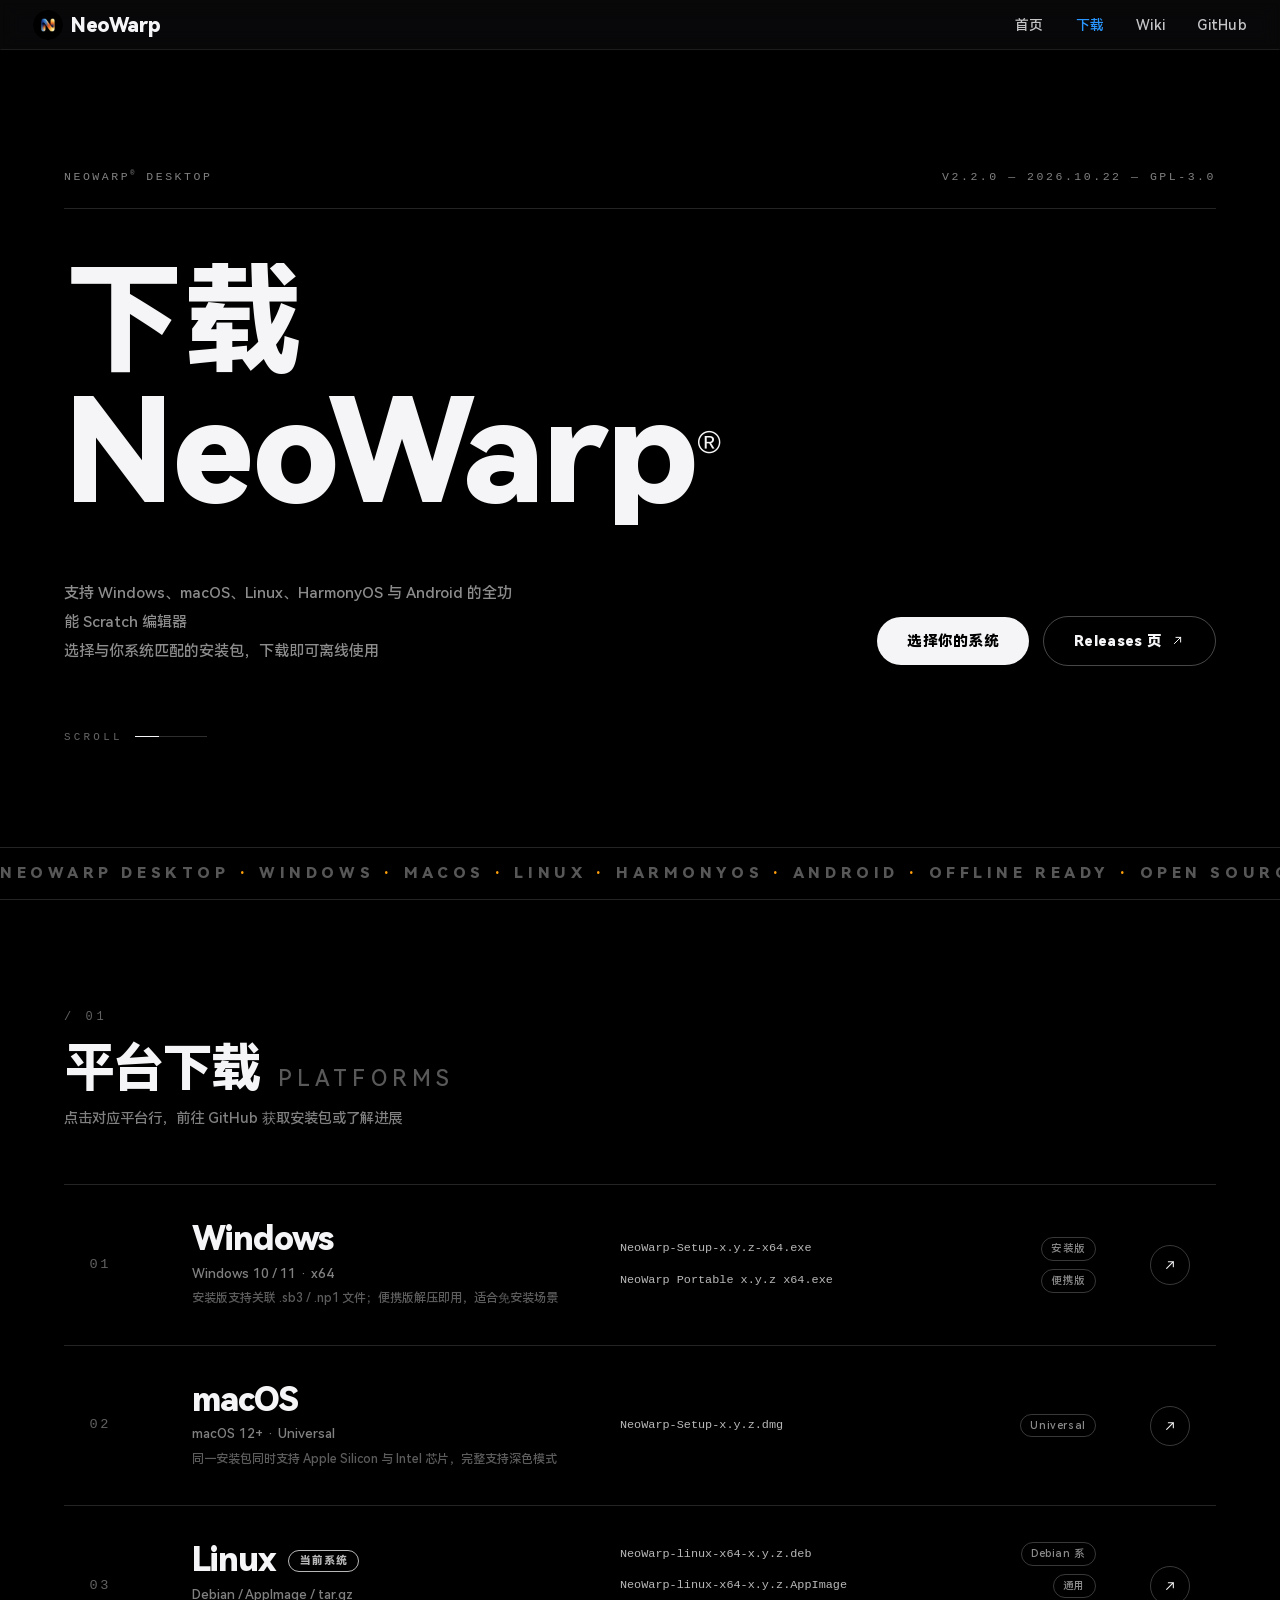
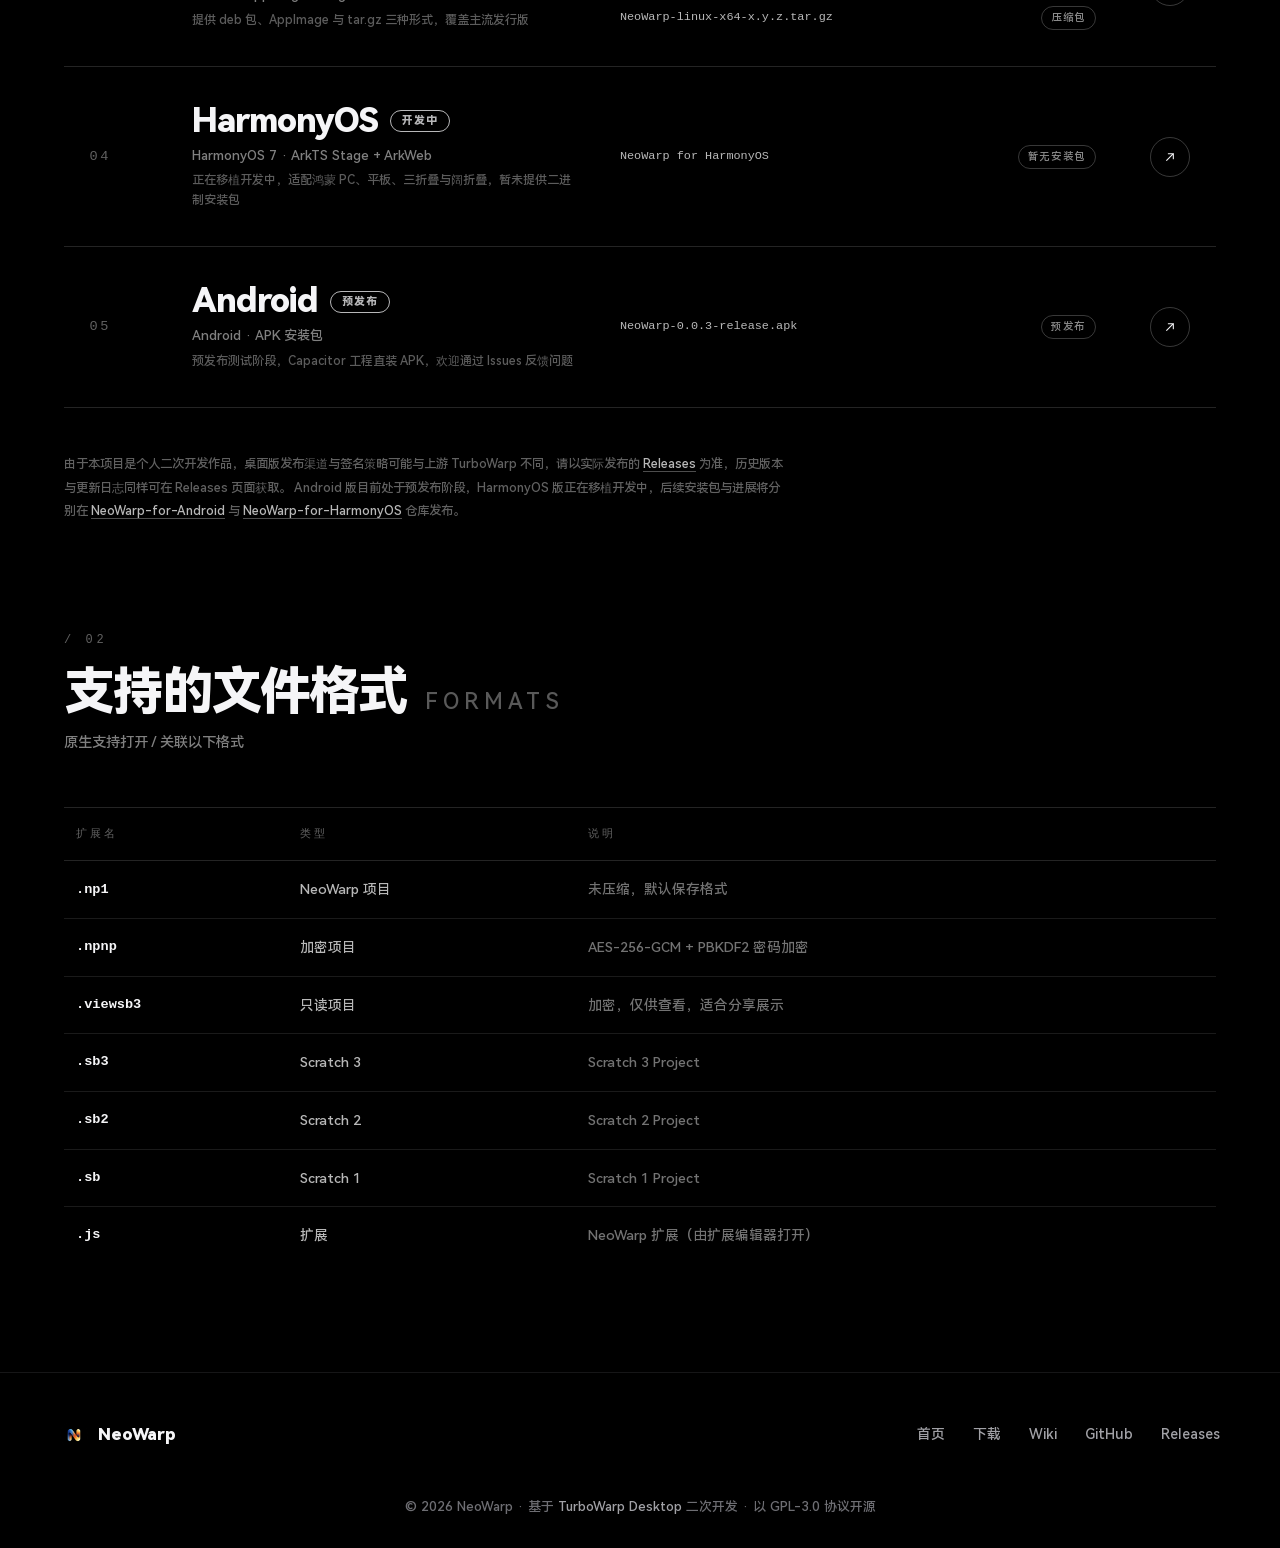
==== commit 79bb9a9d: "Remove particle effect from download page" ====
--- a/download.html
+++ b/download.html
@@ -28,8 +28,6 @@
         </div>
     </nav>
 
-    <canvas id="fxCanvas" class="fx-canvas" aria-hidden="true"></canvas>
-
     <main>
         <!-- Hero：编辑风超大排版 -->
         <section class="dl-hero">
--- a/css/download.css
+++ b/css/download.css
@@ -1,5 +1,5 @@
 /* ==========================================================================
-   下载页专属视觉（编辑风极简黑白 + 全页交互粒子）
+   下载页专属视觉（编辑风极简黑白）
    大字号排版 / 编号分区 / 发丝线行 / hover 反白
    导航栏样式不在此文件覆盖，保持全站一致
    ========================================================================== */
@@ -7,29 +7,6 @@
 .download-page {
     background: #000;
     overflow-x: hidden;
-}
-
-/* --------------------------------------------------------------------------
-   全页粒子画布：浮于内容之上，不拦截事件
-   -------------------------------------------------------------------------- */
-
-.fx-canvas {
-    position: fixed;
-    inset: 0;
-    width: 100%;
-    height: 100%;
-    z-index: 40;
-    pointer-events: none;
-    opacity: 0;
-    transition: opacity 1.6s ease 0.15s;
-}
-
-.fx-canvas.fx-ready {
-    opacity: 1;
-}
-
-.fx-canvas.fx-unavailable {
-    display: none;
 }
 
 /* --------------------------------------------------------------------------
@@ -592,9 +569,6 @@
    -------------------------------------------------------------------------- */
 
 @media (prefers-reduced-motion: reduce) {
-    .fx-canvas {
-        display: none;
-    }
 
     .dl-line-inner {
         transform: none;
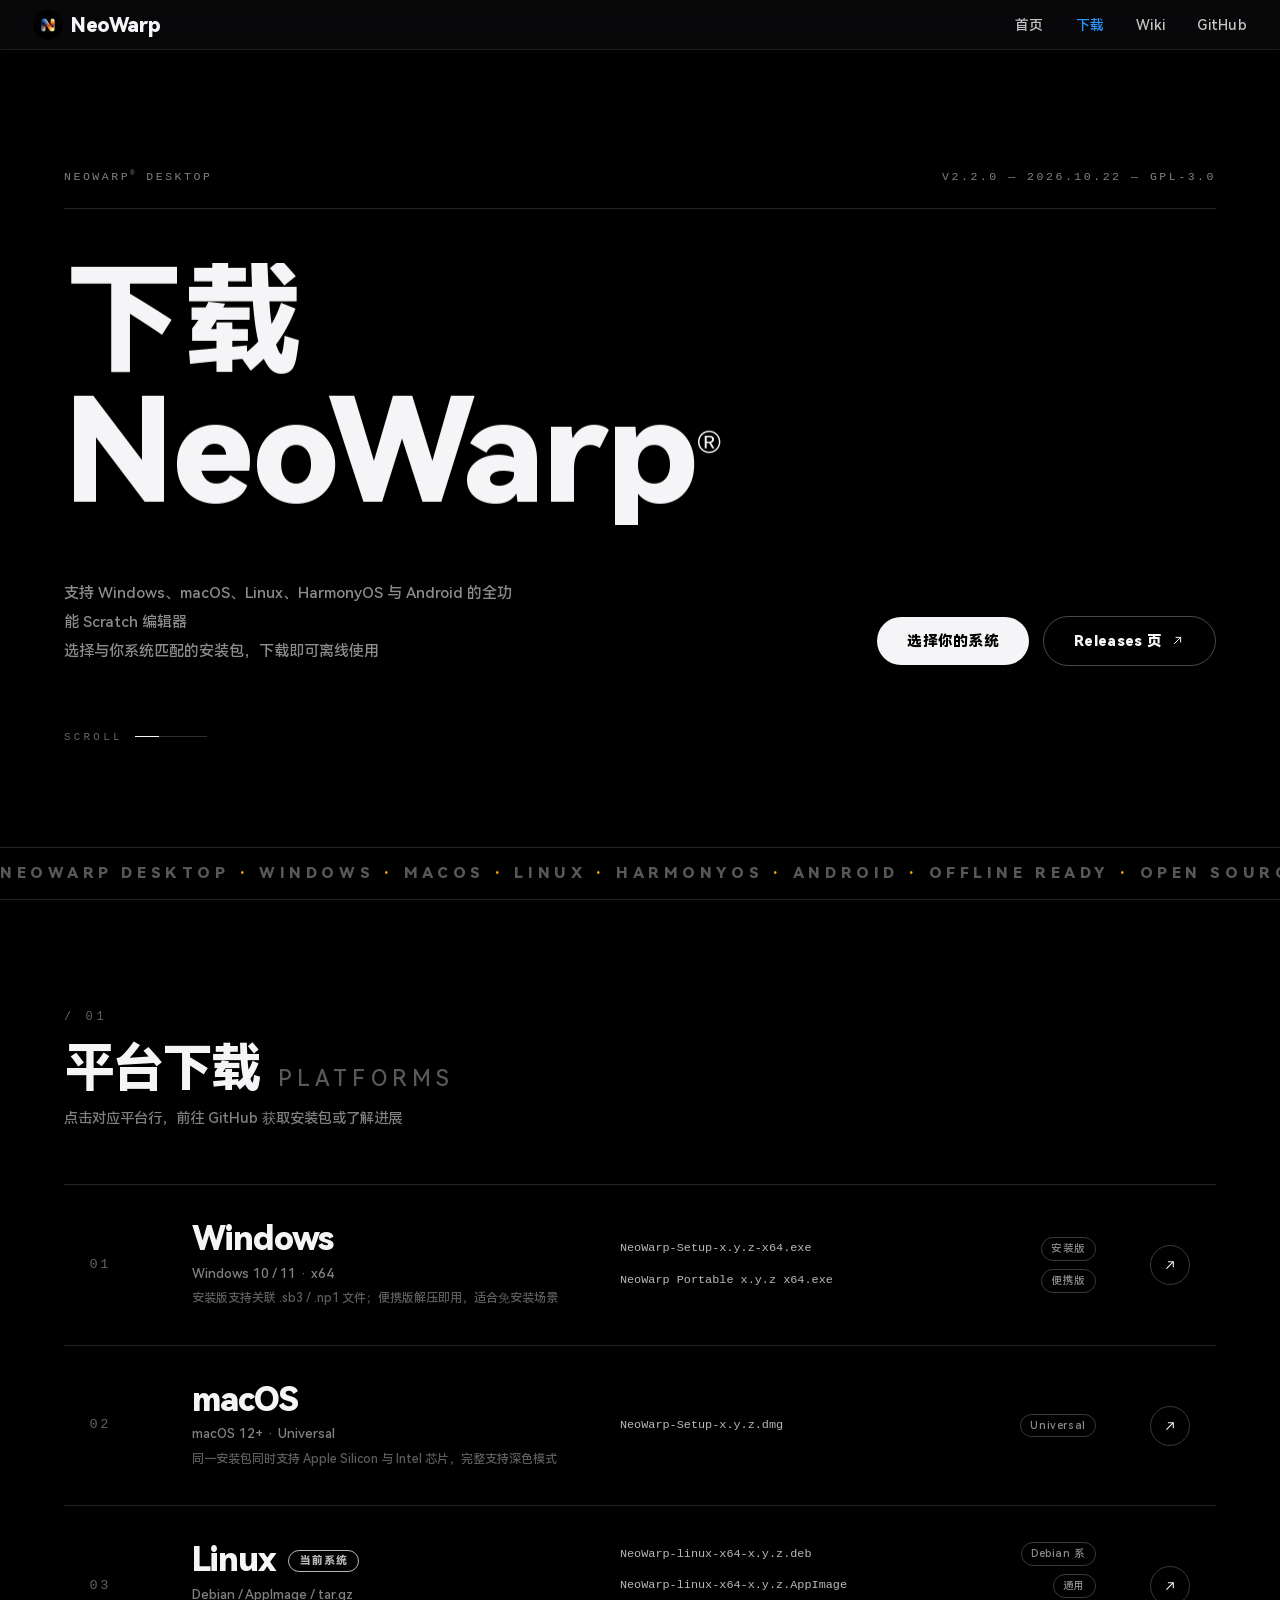
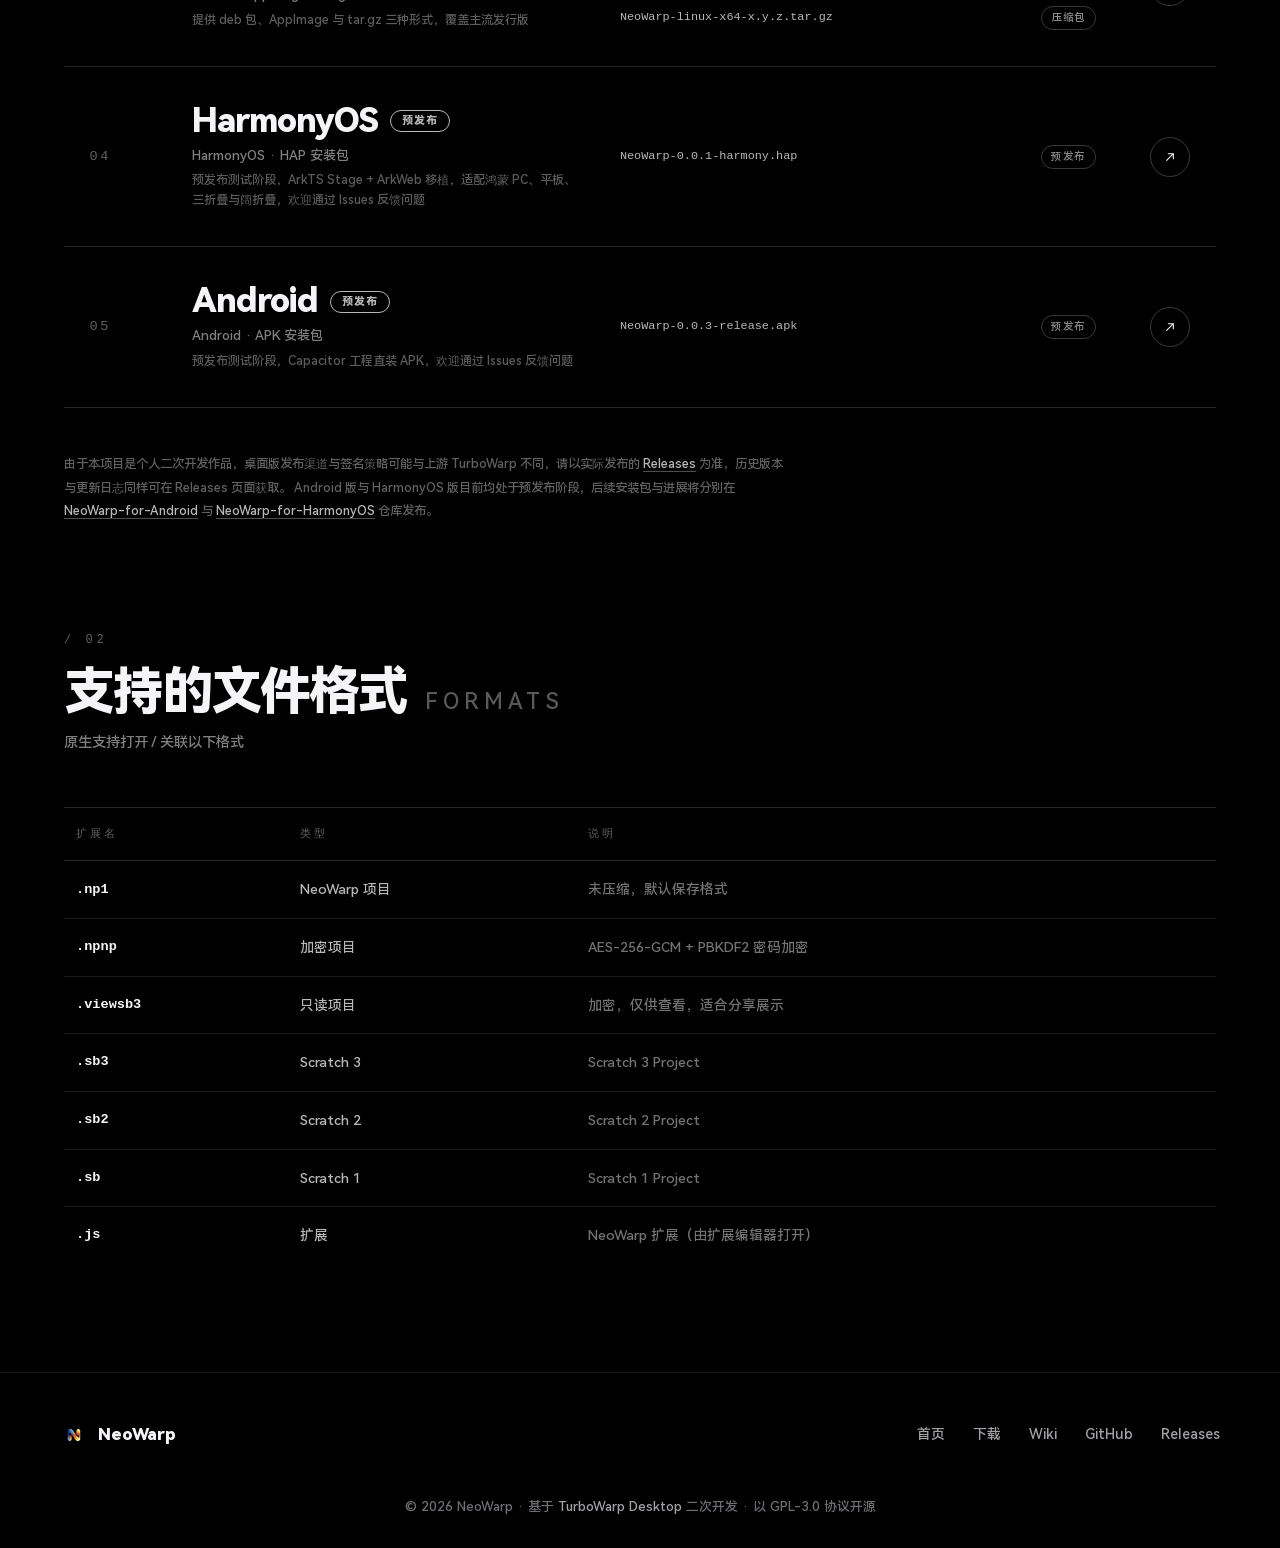
==== commit 1c79ed25: "Update HarmonyOS download info: 0.0.1 pre-release HAP available" ====
--- a/download.html
+++ b/download.html
@@ -111,15 +111,15 @@
                     <span class="dl-row-arrow" aria-hidden="true"><svg viewBox="0 0 24 24"><path d="M7 17 17 7m0 0H9.5M17 7v7.5" stroke="currentColor" stroke-width="1.6" stroke-linecap="round" stroke-linejoin="round" fill="none"/></svg></span>
                 </a>
 
-                <a class="dl-row" data-platform="harmonyos" data-animate href="https://github.com/NeoWarpEditor/NeoWarp-for-HarmonyOS" target="_blank" rel="noopener" aria-label="前往 NeoWarp-for-HarmonyOS 仓库了解移植进展">
+                <a class="dl-row" data-platform="harmonyos" data-animate href="https://github.com/NeoWarpEditor/NeoWarp-for-HarmonyOS/releases" target="_blank" rel="noopener" aria-label="前往 GitHub Releases 页面下载 HarmonyOS 版 HAP 安装包">
                     <span class="dl-row-index">04</span>
                     <span class="dl-row-main">
-                        <span class="dl-row-title">HarmonyOS<span class="dl-badge">开发中</span><span class="dl-badge" data-current hidden>当前系统</span></span>
-                        <span class="dl-row-sub">HarmonyOS 7 · ArkTS Stage + ArkWeb</span>
-                        <span class="dl-row-note">正在移植开发中，适配鸿蒙 PC、平板、三折叠与阔折叠，暂未提供二进制安装包</span>
-                    </span>
-                    <span class="dl-row-files">
-                        <span class="dl-file"><span class="dl-file-name">NeoWarp for HarmonyOS</span><span class="dl-file-tag">暂无安装包</span></span>
+                        <span class="dl-row-title">HarmonyOS<span class="dl-badge">预发布</span><span class="dl-badge" data-current hidden>当前系统</span></span>
+                        <span class="dl-row-sub">HarmonyOS · HAP 安装包</span>
+                        <span class="dl-row-note">预发布测试阶段，ArkTS Stage + ArkWeb 移植，适配鸿蒙 PC、平板、三折叠与阔折叠，欢迎通过 Issues 反馈问题</span>
+                    </span>
+                    <span class="dl-row-files">
+                        <span class="dl-file"><span class="dl-file-name">NeoWarp-0.0.1-harmony.hap</span><span class="dl-file-tag">预发布</span></span>
                     </span>
                     <span class="dl-row-arrow" aria-hidden="true"><svg viewBox="0 0 24 24"><path d="M7 17 17 7m0 0H9.5M17 7v7.5" stroke="currentColor" stroke-width="1.6" stroke-linecap="round" stroke-linejoin="round" fill="none"/></svg></span>
                 </a>
@@ -141,7 +141,7 @@
             <p class="dl-footnote" data-animate>
                 由于本项目是个人二次开发作品，桌面版发布渠道与签名策略可能与上游 TurboWarp 不同，请以实际发布的
                 <a href="https://github.com/Shiyuan-318/NeoWarp/releases" target="_blank" rel="noopener">Releases</a> 为准，历史版本与更新日志同样可在 Releases 页面获取。
-                Android 版目前处于预发布阶段，HarmonyOS 版正在移植开发中，后续安装包与进展将分别在
+                Android 版与 HarmonyOS 版目前均处于预发布阶段，后续安装包与进展将分别在
                 <a href="https://github.com/NeoWarpEditor/NeoWarp-for-Android" target="_blank" rel="noopener">NeoWarp-for-Android</a> 与
                 <a href="https://github.com/NeoWarpEditor/NeoWarp-for-HarmonyOS" target="_blank" rel="noopener">NeoWarp-for-HarmonyOS</a> 仓库发布。
             </p>
